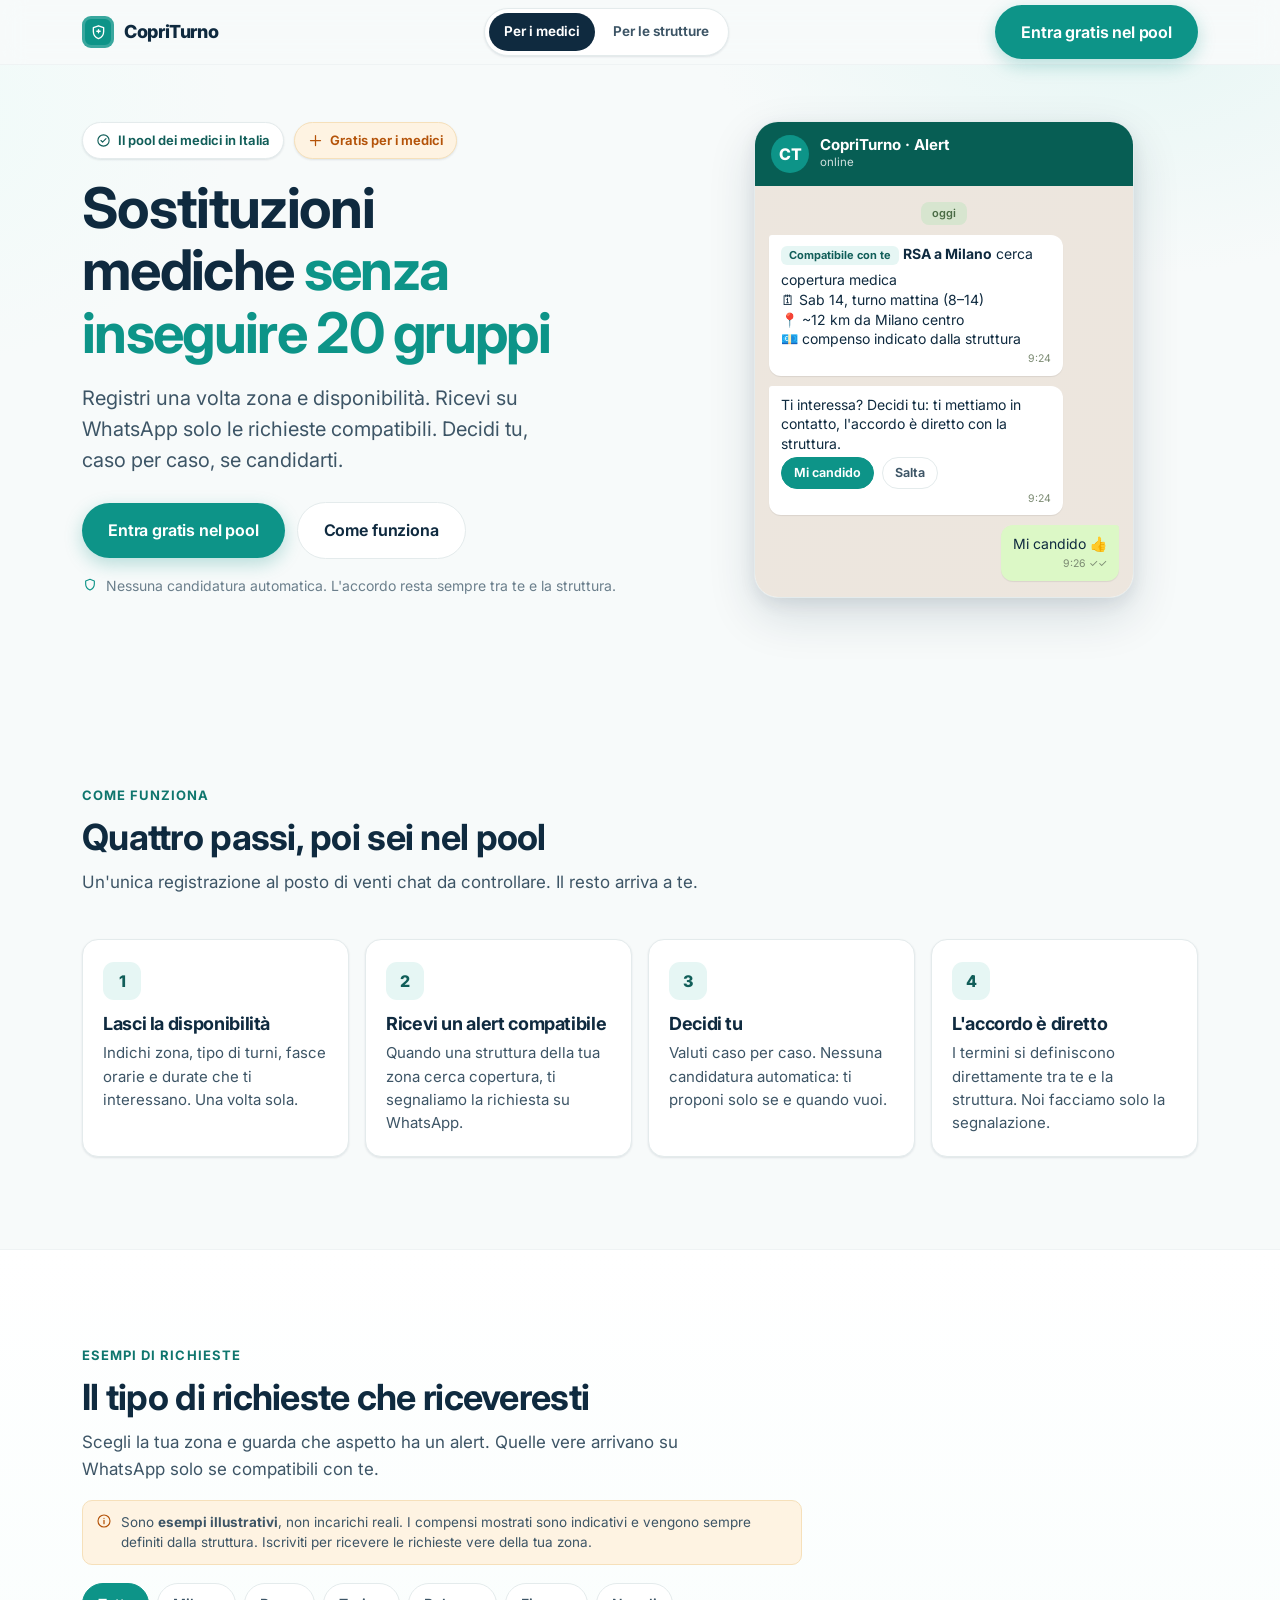
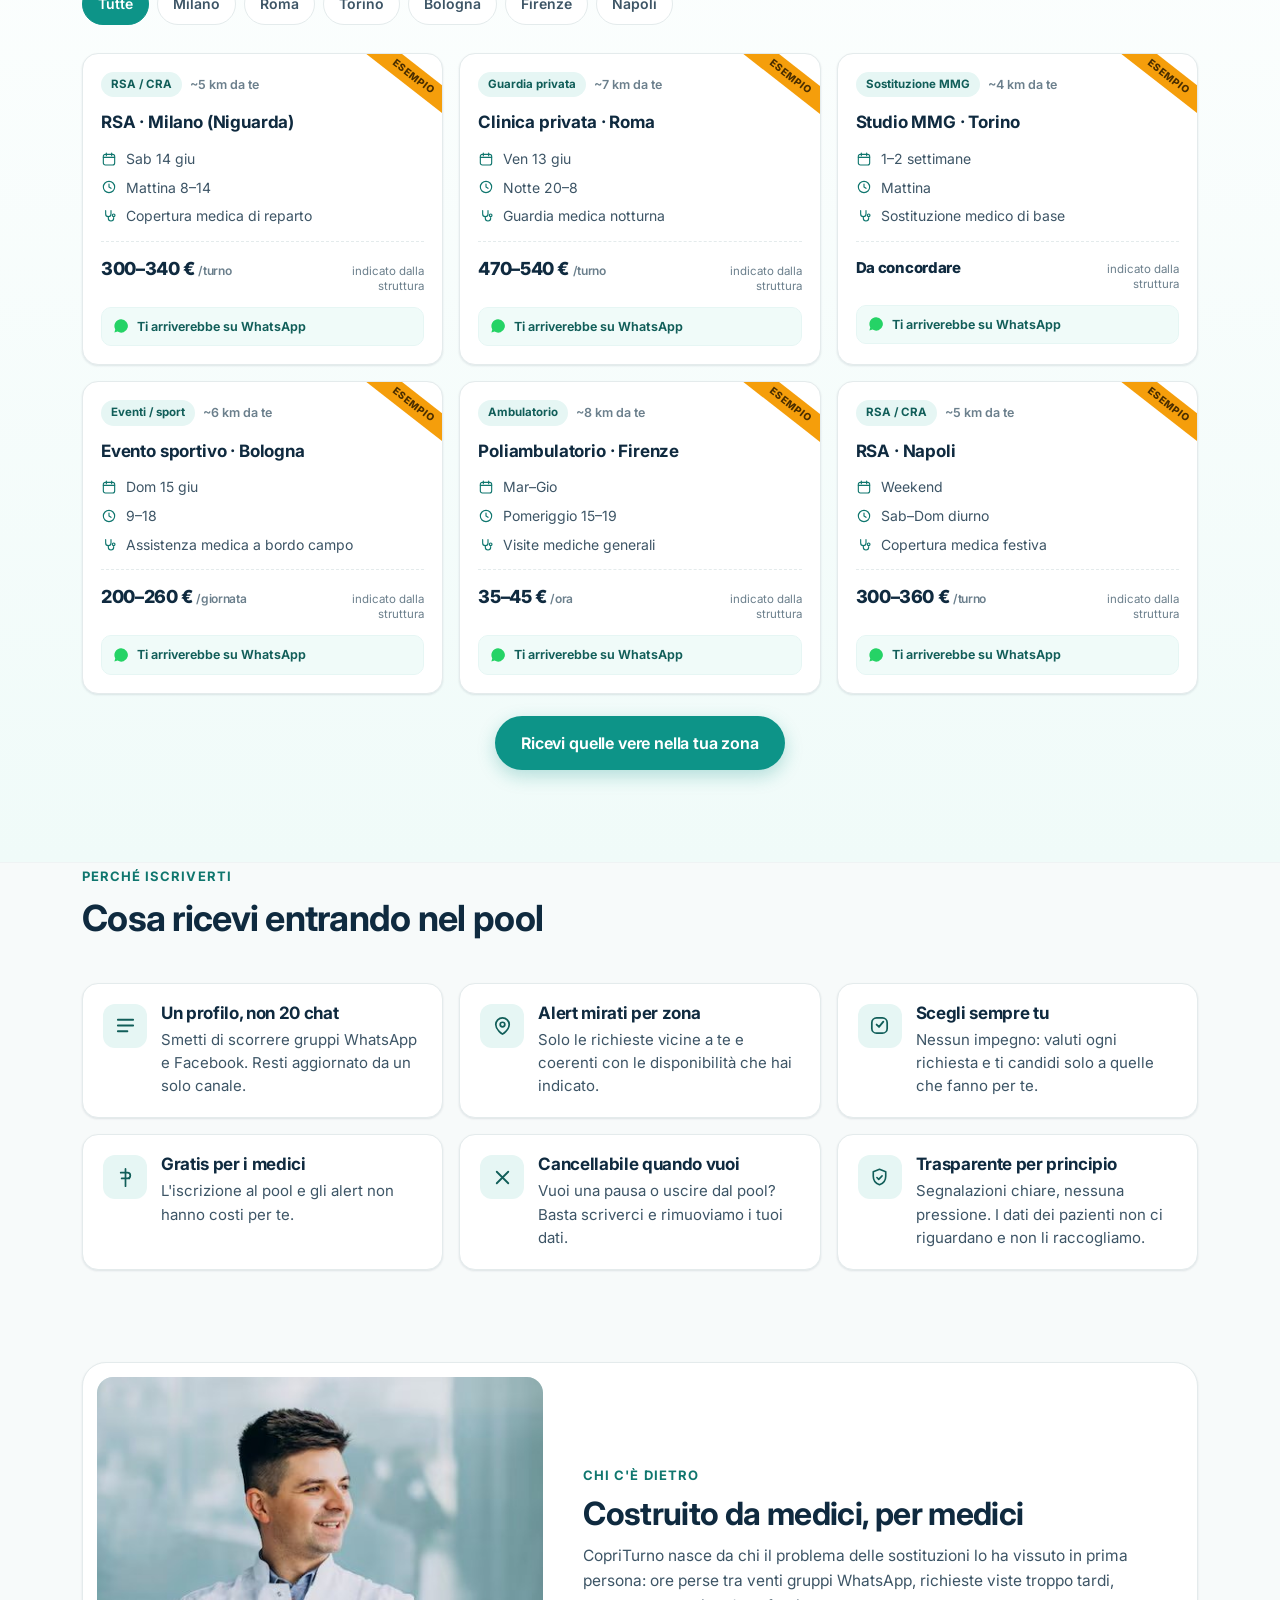
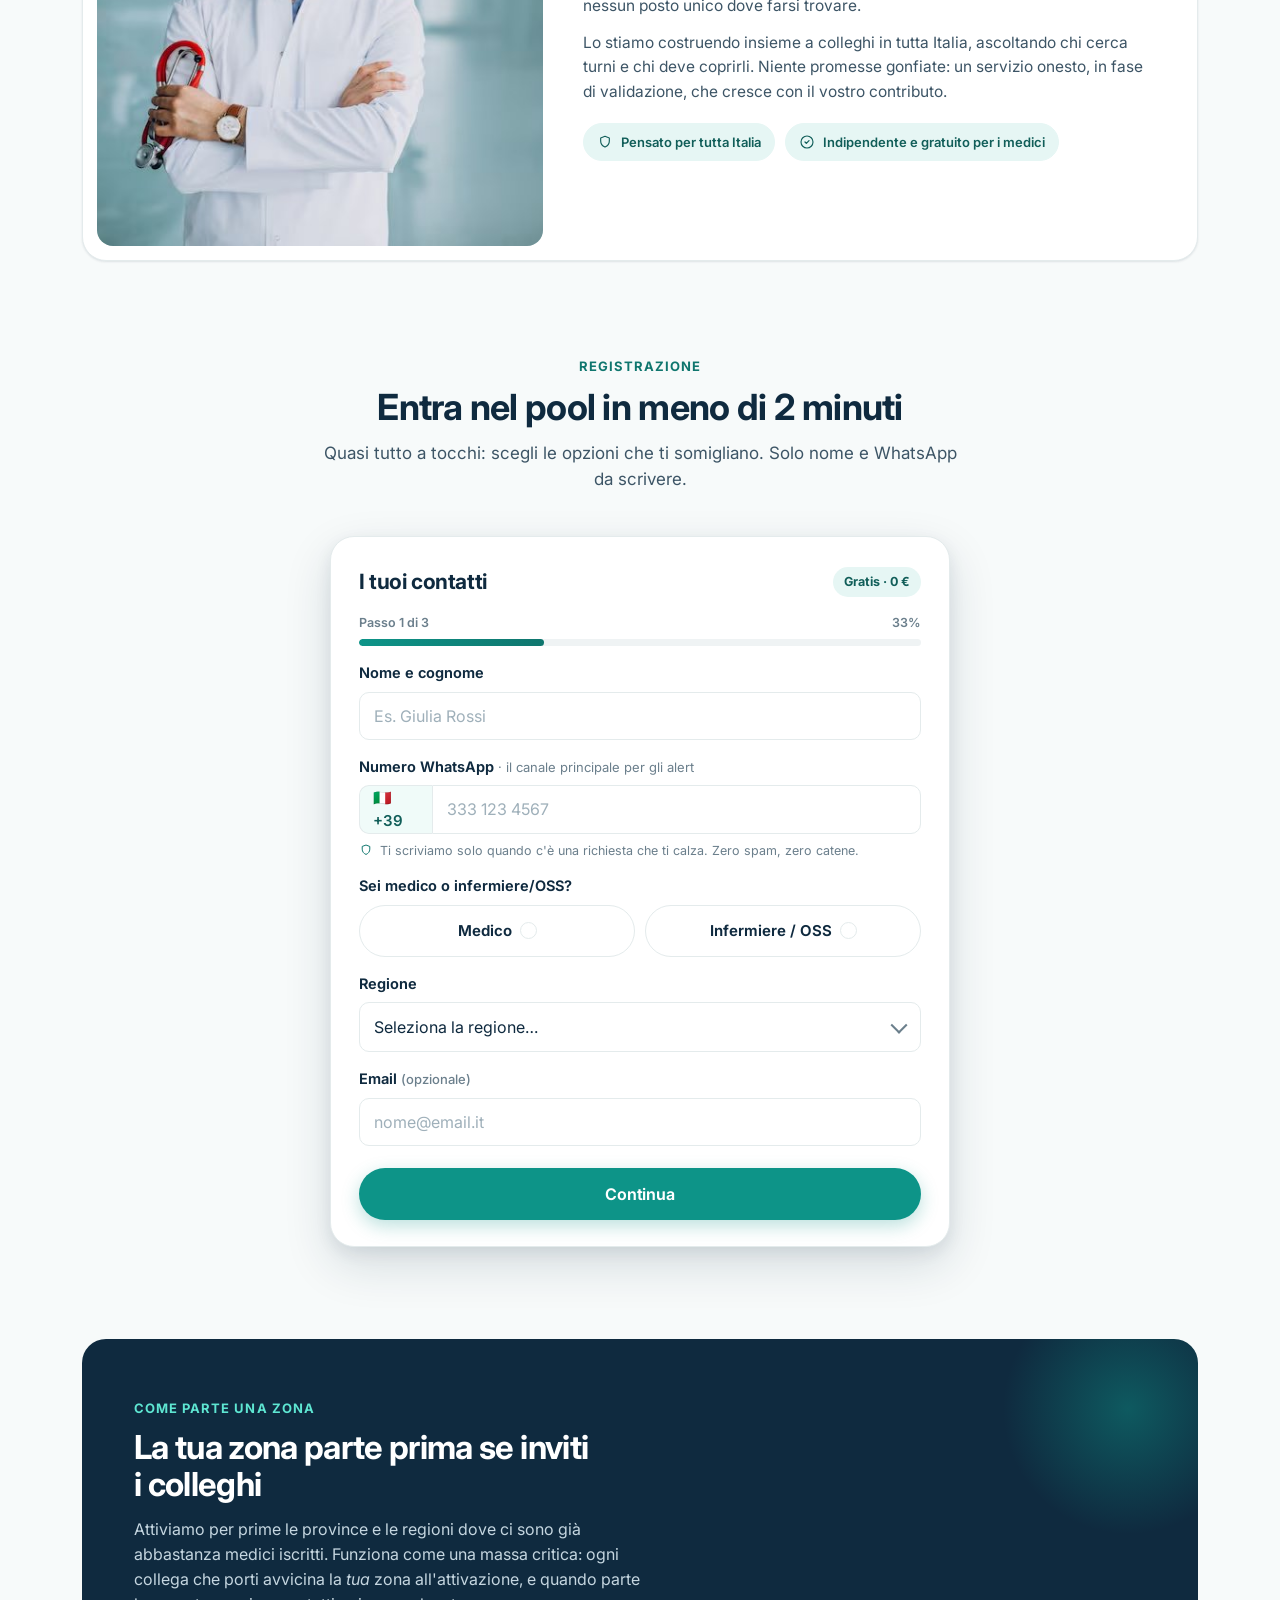
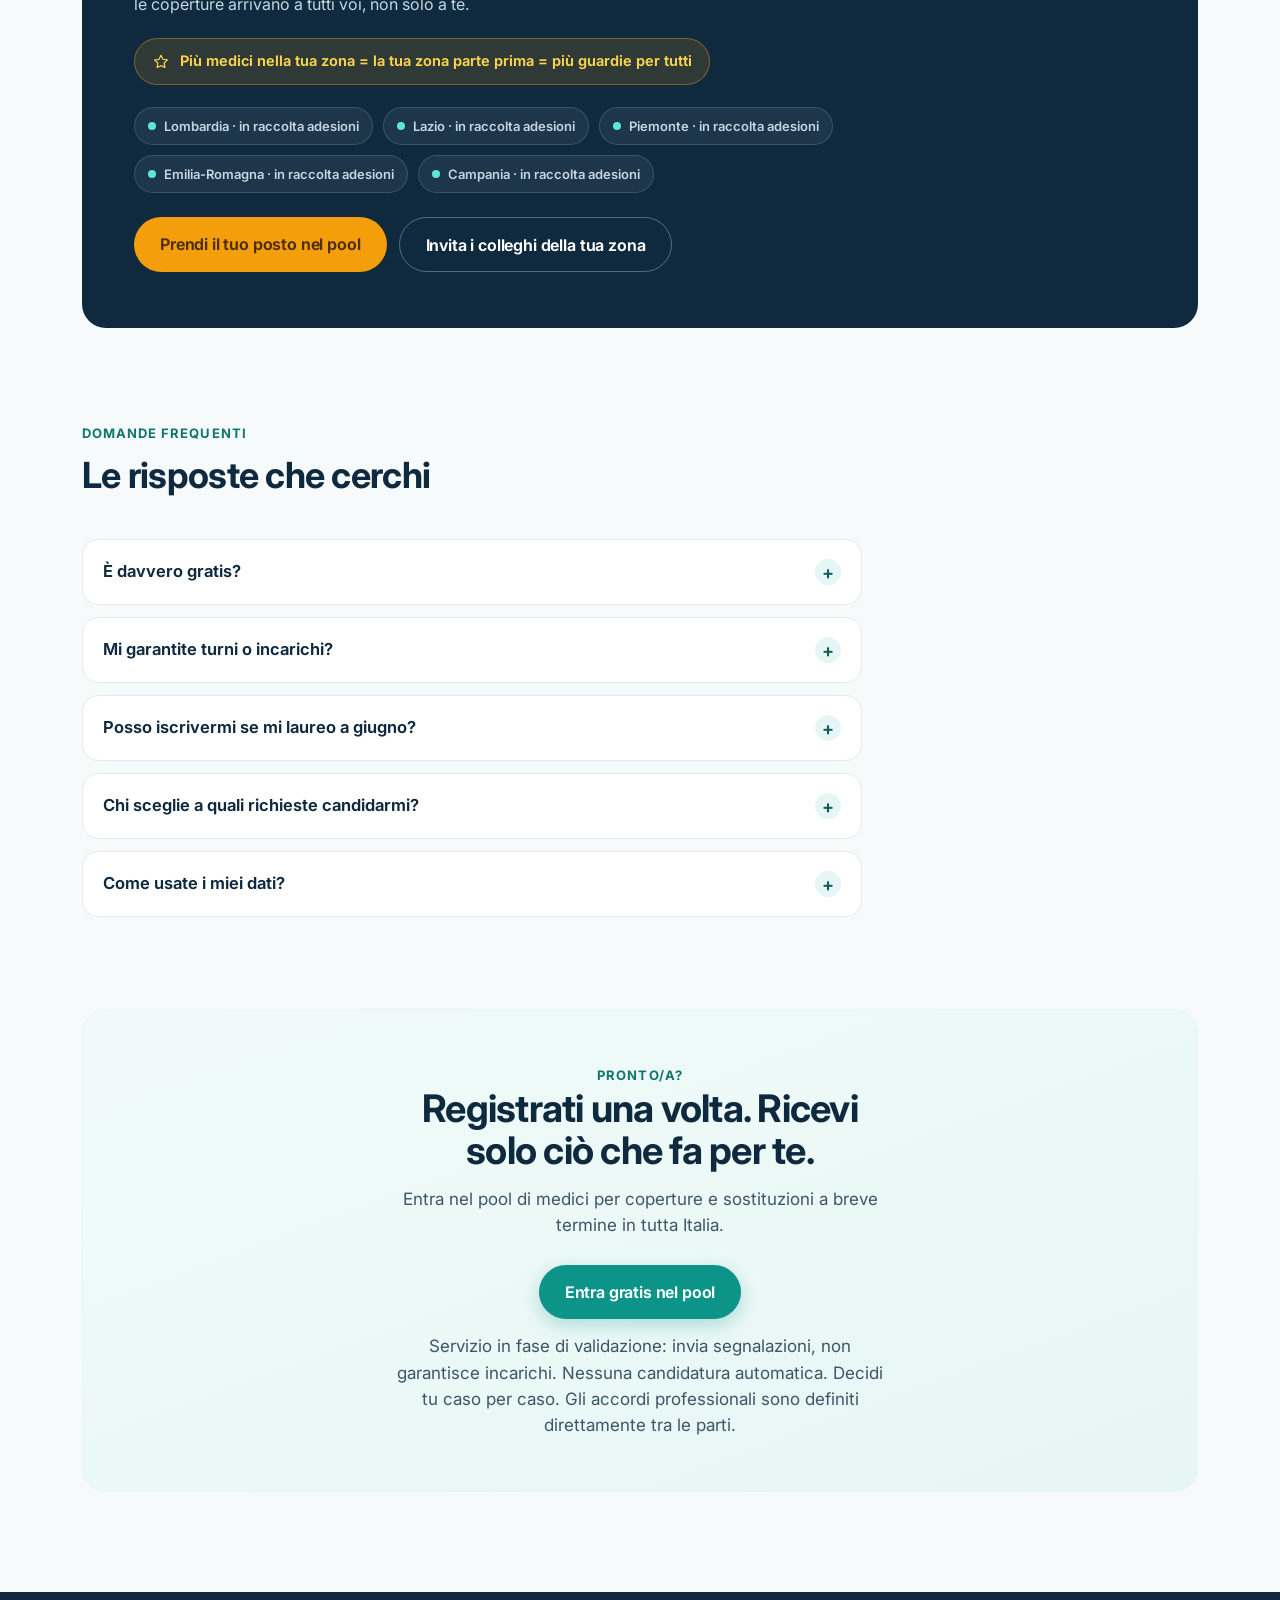
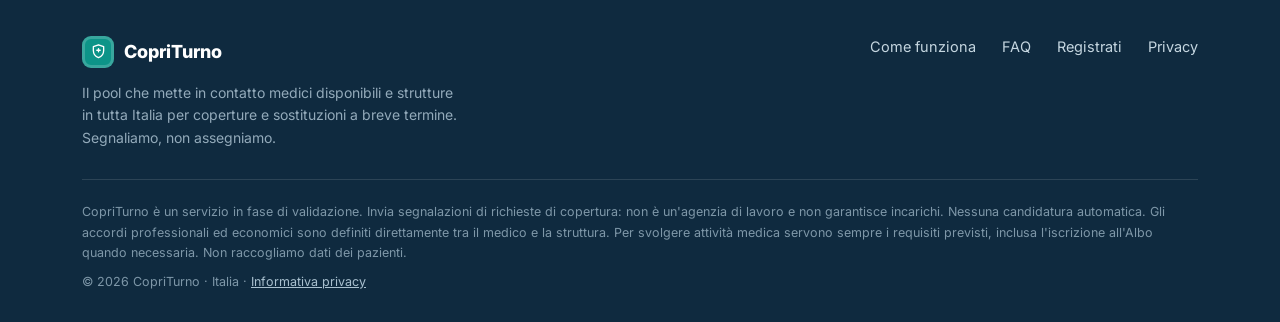
==== index.html @ b58410b6 "Add files via upload" ====
<!DOCTYPE html>
<html lang="it">
<head>
<meta charset="UTF-8" />
<meta name="viewport" content="width=device-width, initial-scale=1.0" />
<title>CopriTurno: sostituzioni e coperture mediche in tutta Italia</title>
<meta name="description" content="Registri una volta zona e disponibilità, ricevi su WhatsApp solo le richieste compatibili, decidi tu se candidarti. Gratis per i medici. Servizio in fase di validazione." />
<meta name="theme-color" content="#0D9488" />

<!-- Open Graph (WhatsApp / Telegram / Facebook) -->
<meta property="og:type" content="website" />
<meta property="og:site_name" content="CopriTurno" />
<meta property="og:locale" content="it_IT" />
<meta property="og:title" content="Sostituzioni mediche senza inseguire 20 gruppi" />
<meta property="og:description" content="Il pool dei medici in Italia per coperture e sostituzioni. Registri zona e disponibilità una volta, ricevi su WhatsApp solo le richieste compatibili. Gratis per i medici." />
<meta property="og:image" content="assets/og-preview.jpg" />
<meta property="og:image:width" content="1200" />
<meta property="og:image:height" content="630" />
<meta property="og:image:alt" content="CopriTurno, sostituzioni mediche in tutta Italia" />

<!-- Twitter / X -->
<meta name="twitter:card" content="summary_large_image" />
<meta name="twitter:title" content="Sostituzioni mediche senza inseguire 20 gruppi" />
<meta name="twitter:description" content="Il pool dei medici in Italia per coperture e sostituzioni. Gratis per i medici, su WhatsApp." />
<meta name="twitter:image" content="assets/og-preview.jpg" />

<link rel="icon" href="data:image/svg+xml,%3Csvg xmlns='http://www.w3.org/2000/svg' viewBox='0 0 32 32'%3E%3Crect width='32' height='32' rx='8' fill='%230D9488'/%3E%3Cpath d='M16 6l8 3v6c0 5.2-3.4 9.3-8 11-4.6-1.7-8-5.8-8-11V9l8-3z' fill='%23fff'/%3E%3Cpath d='M16 11v8M12 15h8' stroke='%230D9488' stroke-width='2.2' stroke-linecap='round'/%3E%3C/svg%3E" />

<link rel="preconnect" href="https://fonts.googleapis.com" />
<link rel="preconnect" href="https://fonts.gstatic.com" crossorigin />
<link href="https://fonts.googleapis.com/css2?family=Inter:wght@400;500;600;700;800&display=swap" rel="stylesheet" />
<link rel="stylesheet" href="styles.css" />
</head>
<body data-hero="whatsapp" data-density="regular">

<!-- ============ HEADER ============ -->
<header class="site-header">
  <div class="wrap">
    <a class="brand" href="#top" aria-label="CopriTurno home">
      <span class="brand-mark" aria-hidden="true">
        <svg viewBox="0 0 24 24" fill="none"><path d="M12 3.5l6.5 2.4v4.7c0 4.2-2.7 7.6-6.5 9-3.8-1.4-6.5-4.8-6.5-9V5.9L12 3.5z" stroke="currentColor" stroke-width="1.7" stroke-linejoin="round"/><path d="M12 8.3v4.1M9.9 10.4h4.2" stroke="currentColor" stroke-width="1.7" stroke-linecap="round"/></svg>
      </span>
      <span class="brand-name">CopriTurno</span>
    </a>
    <nav class="aud-toggle" aria-label="Scegli il tuo profilo">
      <a class="active" href="index.html" aria-current="page">Per i medici</a>
      <a href="strutture.html">Per le strutture</a>
    </nav>
    <a class="btn btn-primary header-cta" href="#registrati">Entra gratis nel pool</a>
  </div>
</header>

<main id="top">
  <!-- ============ HERO ============ -->
  <section class="hero">
    <div class="wrap">
      <div class="hero-grid">
        <div class="hero-copy">
          <div class="badges">
            <span class="badge"><svg viewBox="0 0 24 24" fill="none"><circle cx="12" cy="12" r="9" stroke="currentColor" stroke-width="1.8"/><path d="M8 12l2.5 2.5L16 9" stroke="currentColor" stroke-width="1.8" stroke-linecap="round" stroke-linejoin="round"/></svg>Il pool dei medici in Italia</span>
            <span class="badge amber"><svg viewBox="0 0 24 24" fill="none"><path d="M12 4v16M4 12h16" stroke="currentColor" stroke-width="2" stroke-linecap="round"/></svg>Gratis per i medici</span>
          </div>
          <h1 id="hero-headline">Sostituzioni mediche <span class="hl">senza inseguire 20 gruppi</span></h1>
          <p class="hero-sub">Registri una volta zona e disponibilità. Ricevi su WhatsApp solo le richieste compatibili. Decidi tu, caso per caso, se candidarti.</p>
          <div class="hero-cta-row">
            <a class="btn btn-primary" href="#registrati">Entra gratis nel pool</a>
            <a class="btn btn-ghost" href="#come-funziona">Come funziona</a>
          </div>
          <p class="hero-reassure">
            <svg viewBox="0 0 24 24" fill="none"><path d="M12 3.5l6.5 2.4v4.7c0 4.2-2.7 7.6-6.5 9-3.8-1.4-6.5-4.8-6.5-9V5.9L12 3.5z" stroke="currentColor" stroke-width="1.7" stroke-linejoin="round"/></svg>
            Nessuna candidatura automatica. L'accordo resta sempre tra te e la struttura.
          </p>
        </div>

        <div class="hero-media">
          <!-- WhatsApp alert mock -->
          <div class="wa" role="img" aria-label="Esempio di richiesta ricevuta su WhatsApp">
            <div class="wa-top">
              <span class="wa-avatar">CT</span>
              <div>
                <div class="wa-name">CopriTurno · Alert</div>
                <div class="wa-status">online</div>
              </div>
            </div>
            <div class="wa-body">
              <span class="wa-day">oggi</span>
              <div class="bubble in">
                <span class="tag">Compatibile con te</span>
                <b>RSA a Milano</b> cerca copertura medica<br/>
                🗓 Sab 14, turno mattina (8–14)<br/>
                📍 ~12 km da Milano centro<br/>
                💶 compenso indicato dalla struttura
                <span class="meta">9:24</span>
              </div>
              <div class="bubble in">
                Ti interessa? Decidi tu: ti mettiamo in contatto, l'accordo è diretto con la struttura.
                <div class="wa-actions">
                  <span class="wa-pill yes">Mi candido</span>
                  <span class="wa-pill no">Salta</span>
                </div>
                <span class="meta">9:24</span>
              </div>
              <div class="bubble out">Mi candido 👍<span class="meta">9:26 ✓✓</span></div>
            </div>
          </div>

          <!-- Abstract composition (alt hero, via tweak) -->
          <div class="compo" aria-hidden="true">
            <svg viewBox="0 0 420 420" width="100%" height="100%" fill="none">
              <defs>
                <linearGradient id="g1" x1="0" y1="0" x2="1" y2="1">
                  <stop offset="0" stop-color="#0D9488"/><stop offset="1" stop-color="#0F766E"/>
                </linearGradient>
              </defs>
              <rect x="40" y="40" width="340" height="340" rx="44" fill="url(#g1)"/>
              <rect x="40" y="40" width="340" height="340" rx="44" fill="#0F2A3F" opacity="0.06"/>
              <circle cx="312" cy="108" r="60" fill="#F59E0B" opacity="0.9"/>
              <rect x="78" y="150" width="190" height="22" rx="11" fill="#fff" opacity="0.95"/>
              <rect x="78" y="186" width="130" height="16" rx="8" fill="#fff" opacity="0.6"/>
              <rect x="78" y="244" width="264" height="96" rx="20" fill="#fff"/>
              <circle cx="116" cy="292" r="22" fill="#E6F6F4"/>
              <path d="M108 292l6 6 12-12" stroke="#0D9488" stroke-width="3" stroke-linecap="round" stroke-linejoin="round"/>
              <rect x="150" y="276" width="150" height="13" rx="6.5" fill="#0F2A3F" opacity="0.85"/>
              <rect x="150" y="300" width="96" height="11" rx="5.5" fill="#0F2A3F" opacity="0.4"/>
            </svg>
          </div>
        </div>
      </div>
    </div>
  </section>

  <!-- ============ COME FUNZIONA ============ -->
  <section class="section" id="come-funziona">
    <div class="wrap">
      <div class="section-head">
        <span class="eyebrow">Come funziona</span>
        <h2>Quattro passi, poi sei nel pool</h2>
        <p>Un'unica registrazione al posto di venti chat da controllare. Il resto arriva a te.</p>
      </div>
      <div class="steps">
        <div class="step">
          <div class="step-num">1</div>
          <h3>Lasci la disponibilità</h3>
          <p>Indichi zona, tipo di turni, fasce orarie e durate che ti interessano. Una volta sola.</p>
        </div>
        <div class="step">
          <div class="step-num">2</div>
          <h3>Ricevi un alert compatibile</h3>
          <p>Quando una struttura della tua zona cerca copertura, ti segnaliamo la richiesta su WhatsApp.</p>
        </div>
        <div class="step">
          <div class="step-num">3</div>
          <h3>Decidi tu</h3>
          <p>Valuti caso per caso. Nessuna candidatura automatica: ti proponi solo se e quando vuoi.</p>
        </div>
        <div class="step">
          <div class="step-num">4</div>
          <h3>L'accordo è diretto</h3>
          <p>I termini si definiscono direttamente tra te e la struttura. Noi facciamo solo la segnalazione.</p>
        </div>
      </div>
    </div>
  </section>

  <!-- ============ FEED: ESEMPI DI RICHIESTE ============ -->
  <section class="feed section" id="esempi">
    <div class="wrap">
      <div class="section-head">
        <span class="eyebrow">Esempi di richieste</span>
        <h2>Il tipo di richieste che riceveresti</h2>
        <p>Scegli la tua zona e guarda che aspetto ha un alert. Quelle vere arrivano su WhatsApp solo se compatibili con te.</p>
      </div>

      <div class="feed-disclaimer">
        <svg viewBox="0 0 24 24" fill="none"><circle cx="12" cy="12" r="9" stroke="currentColor" stroke-width="1.7"/><path d="M12 11v5M12 8h.01" stroke="currentColor" stroke-width="1.9" stroke-linecap="round"/></svg>
        <span>Sono <b>esempi illustrativi</b>, non incarichi reali. I compensi mostrati sono indicativi e vengono sempre definiti dalla struttura. Iscriviti per ricevere le richieste vere della tua zona.</span>
      </div>

      <div class="zona-bar" id="zona-bar" role="tablist" aria-label="Filtra per zona"></div>

      <div class="req-list" id="req-list"></div>

      <div class="feed-cta">
        <a class="btn btn-primary" href="#registrati">Ricevi quelle vere nella tua zona</a>
      </div>
    </div>
  </section>

  <!-- ============ PERCHÉ ISCRIVERTI ============ -->
  <section class="section" id="perche" style="padding-top:0;">
    <div class="wrap">
      <div class="section-head">
        <span class="eyebrow">Perché iscriverti</span>
        <h2>Cosa ricevi entrando nel pool</h2>
      </div>
      <div class="benefits">
        <div class="benefit">
          <span class="ic"><svg viewBox="0 0 24 24" fill="none"><path d="M4 6h16M4 12h16M4 18h10" stroke="currentColor" stroke-width="1.9" stroke-linecap="round"/></svg></span>
          <div><h3>Un profilo, non 20 chat</h3><p>Smetti di scorrere gruppi WhatsApp e Facebook. Resti aggiornato da un solo canale.</p></div>
        </div>
        <div class="benefit">
          <span class="ic"><svg viewBox="0 0 24 24" fill="none"><path d="M12 21s-7-4.4-7-10a7 7 0 1114 0c0 5.6-7 10-7 10z" stroke="currentColor" stroke-width="1.8" stroke-linejoin="round"/><circle cx="12" cy="11" r="2.4" stroke="currentColor" stroke-width="1.8"/></svg></span>
          <div><h3>Alert mirati per zona</h3><p>Solo le richieste vicine a te e coerenti con le disponibilità che hai indicato.</p></div>
        </div>
        <div class="benefit">
          <span class="ic"><svg viewBox="0 0 24 24" fill="none"><path d="M9 11l2.5 2.5L16 8" stroke="currentColor" stroke-width="1.9" stroke-linecap="round" stroke-linejoin="round"/><rect x="4" y="4" width="16" height="16" rx="5" stroke="currentColor" stroke-width="1.8"/></svg></span>
          <div><h3>Scegli sempre tu</h3><p>Nessun impegno: valuti ogni richiesta e ti candidi solo a quelle che fanno per te.</p></div>
        </div>
        <div class="benefit">
          <span class="ic"><svg viewBox="0 0 24 24" fill="none"><path d="M12 3v18M7 7h7a3 3 0 010 6H8m8 0H9" stroke="currentColor" stroke-width="1.8" stroke-linecap="round" stroke-linejoin="round"/></svg></span>
          <div><h3>Gratis per i medici</h3><p>L'iscrizione al pool e gli alert non hanno costi per te.</p></div>
        </div>
        <div class="benefit">
          <span class="ic"><svg viewBox="0 0 24 24" fill="none"><path d="M6 6l12 12M18 6L6 18" stroke="currentColor" stroke-width="1.9" stroke-linecap="round"/></svg></span>
          <div><h3>Cancellabile quando vuoi</h3><p>Vuoi una pausa o uscire dal pool? Basta scriverci e rimuoviamo i tuoi dati.</p></div>
        </div>
        <div class="benefit">
          <span class="ic"><svg viewBox="0 0 24 24" fill="none"><path d="M12 3.5l6.5 2.4v4.7c0 4.2-2.7 7.6-6.5 9-3.8-1.4-6.5-4.8-6.5-9V5.9L12 3.5z" stroke="currentColor" stroke-width="1.7" stroke-linejoin="round"/><path d="M9.3 12l1.9 1.9 3.5-3.6" stroke="currentColor" stroke-width="1.7" stroke-linecap="round" stroke-linejoin="round"/></svg></span>
          <div><h3>Trasparente per principio</h3><p>Segnalazioni chiare, nessuna pressione. I dati dei pazienti non ci riguardano e non li raccogliamo.</p></div>
        </div>
      </div>
    </div>
  </section>

  <!-- ============ TRUST / FONDATORE ============ -->
  <section class="section" id="fiducia" style="padding-top:0;">
    <div class="wrap">
      <div class="trust">
        <figure class="trust-photo">
          <img src="assets/founder.jpg" alt="Chi costruisce CopriTurno" loading="lazy" width="900" height="1040" />
        </figure>
        <div class="trust-copy">
          <span class="eyebrow">Chi c'è dietro</span>
          <h2>Costruito da medici, per medici</h2>
          <p>CopriTurno nasce da chi il problema delle sostituzioni lo ha vissuto in prima persona: ore perse tra venti gruppi WhatsApp, richieste viste troppo tardi, nessun posto unico dove farsi trovare.</p>
          <p>Lo stiamo costruendo insieme a colleghi in tutta Italia, ascoltando chi cerca turni e chi deve coprirli. Niente promesse gonfiate: un servizio onesto, in fase di validazione, che cresce con il vostro contributo.</p>
          <div class="trust-tags">
            <span class="trust-tag"><svg viewBox="0 0 24 24" fill="none"><path d="M12 3.5l6.5 2.4v4.7c0 4.2-2.7 7.6-6.5 9-3.8-1.4-6.5-4.8-6.5-9V5.9L12 3.5z" stroke="currentColor" stroke-width="1.7" stroke-linejoin="round"/></svg>Pensato per tutta Italia</span>
            <span class="trust-tag"><svg viewBox="0 0 24 24" fill="none"><path d="M9 12l2 2 4-4" stroke="currentColor" stroke-width="1.9" stroke-linecap="round" stroke-linejoin="round"/><circle cx="12" cy="12" r="9" stroke="currentColor" stroke-width="1.7"/></svg>Indipendente e gratuito per i medici</span>
          </div>
        </div>
      </div>
    </div>
  </section>

  <!-- ============ FORM ============ -->
  <section class="section" id="registrati" style="padding-top:0;">
    <div class="wrap">
      <div class="section-head" style="text-align:center;margin-inline:auto;">
        <span class="eyebrow">Registrazione</span>
        <h2>Entra nel pool in meno di 2 minuti</h2>
        <p style="margin-inline:auto;">Quasi tutto a tocchi: scegli le opzioni che ti somigliano. Solo nome e WhatsApp da scrivere.</p>
      </div>

      <div style="max-width:620px;margin-inline:auto;">
        <div class="form-card" id="form-card">
          <!-- FORM (steps injected/handled by app.js) -->
          <form id="signup-form" novalidate>
            <div class="form-eyebrow">
              <h3 id="form-step-title">I tuoi contatti</h3>
              <span class="form-free">Gratis · 0 €</span>
            </div>

            <div class="progress">
              <div class="progress-meta"><span id="progress-label">Passo 1 di 3</span><span id="progress-pct">33%</span></div>
              <div class="progress-track"><div class="progress-bar" id="progress-bar" style="width:33%"></div></div>
            </div>

            <!-- STEP 1 - Contatto (salvataggio immediato) -->
            <div class="step-panel active" data-step="1">
              <div class="field" data-required>
                <label for="f-nome">Nome e cognome</label>
                <input class="input" type="text" id="f-nome" name="nome" placeholder="Es. Giulia Rossi" autocomplete="name" />
                <div class="field-err">Inserisci il tuo nome e cognome.</div>
              </div>
              <div class="field" data-required data-type="phone">
                <label for="f-wa">Numero WhatsApp <span class="hint">· il canale principale per gli alert</span></label>
                <div class="input-group">
                  <span class="input-prefix">🇮🇹 +39</span>
                  <input class="input" type="tel" id="f-wa" name="whatsapp" placeholder="333 123 4567" inputmode="tel" autocomplete="tel" />
                </div>
                <p class="field-micro"><svg viewBox="0 0 24 24" fill="none"><path d="M12 3.5l6.5 2.4v4.7c0 4.2-2.7 7.6-6.5 9-3.8-1.4-6.5-4.8-6.5-9V5.9L12 3.5z" stroke="currentColor" stroke-width="1.7" stroke-linejoin="round"/></svg>Ti scriviamo solo quando c'è una richiesta che ti calza. Zero spam, zero catene.</p>
                <div class="field-err">Inserisci un numero di telefono valido.</div>
              </div>
              <div class="field" data-required data-chips="single" data-name="tipo">
                <label>Sei medico o infermiere/OSS?</label>
                <div class="chips single duo" data-group="tipo"></div>
                <div class="field-err">Seleziona la tua categoria.</div>
              </div>
              <div class="field" data-required>
                <label for="f-regione">Regione</label>
                <div class="select-wrap"><select class="input input-select" id="f-regione"></select></div>
                <div class="field-err">Seleziona la tua regione.</div>
              </div>
              <div class="field" data-required data-chips="single" data-name="provincia" id="prov-wrap" style="display:none;">
                <label>Provincia base <span class="hint">· dove sei di solito</span></label>
                <div class="chips single" data-group="provincia"></div>
                <div class="field-err">Seleziona la tua provincia.</div>
              </div>
              <div class="field">
                <label for="f-email">Email <span class="opt">(opzionale)</span></label>
                <input class="input" type="email" id="f-email" name="email" placeholder="nome@email.it" autocomplete="email" />
                <div class="field-err">Controlla l'indirizzo email.</div>
              </div>
            </div>

            <!-- STEP 2 - Stato professionale (+ branca condizionale) + estensione zona -->
            <div class="step-panel" data-step="2">
              <div class="field" data-required data-chips="single" data-name="stato">
                <label>Stato professionale <span class="hint">· scegline uno</span></label>
                <div class="chips single" data-group="stato"></div>
                <div class="field-err">Seleziona il tuo stato professionale.</div>
              </div>
              <div class="field" id="branca-field" data-required style="display:none;">
                <label for="f-branca">Branca / specializzazione <span class="hint">· per gli alert giusti</span></label>
                <div class="select-wrap"><select class="input input-select" id="f-branca"></select></div>
                <div class="field-err">Seleziona la branca.</div>
              </div>
              <div class="field" data-required data-chips="single" data-name="zoneext">
                <label>Fin dove ti sposti? <span class="hint">· estensione della zona</span></label>
                <div class="chips single" data-group="zoneext"></div>
                <div class="field-err">Scegli l'estensione della zona.</div>
              </div>
            </div>

            <!-- STEP 3 - Opportunità, disponibilità, durate, P.IVA + consensi -->
            <div class="step-panel" data-step="3">
              <div class="field" data-required data-chips="multi" data-name="tipi">
                <label>Tipi di opportunità <span class="hint">· cosa valuti</span></label>
                <div class="chips" data-group="tipi"></div>
                <div class="field-err">Seleziona almeno un tipo di opportunità.</div>
              </div>
              <div class="field" data-required data-chips="multi" data-name="disponibilita">
                <label>Disponibilità</label>
                <div class="chips" data-group="disponibilita"></div>
                <div class="field-err">Indica almeno una disponibilità.</div>
              </div>
              <div class="field" data-chips="multi" data-name="durate">
                <label>Durate che valuti <span class="opt">(opzionale)</span></label>
                <div class="chips" data-group="durate"></div>
              </div>
              <div class="field" data-chips="single" data-name="piva">
                <label>Partita IVA</label>
                <div class="chips single" data-group="piva"></div>
              </div>

              <div class="form-note">
                <svg viewBox="0 0 24 24" fill="none"><circle cx="12" cy="12" r="9" stroke="currentColor" stroke-width="1.7"/><path d="M12 11v5M12 8h.01" stroke="currentColor" stroke-width="1.9" stroke-linecap="round"/></svg>
                <span>Per svolgere attività medica servono sempre i requisiti previsti, inclusa l'iscrizione all'Albo quando necessaria. CopriTurno è un servizio in fase di validazione: invia segnalazioni, non garantisce incarichi.</span>
              </div>

              <label class="consent" data-required-consent>
                <input type="checkbox" id="c-contact" />
                <span>Acconsento a essere contattato/a da CopriTurno via WhatsApp ed email per ricevere segnalazioni di copertura compatibili.</span>
              </label>
              <label class="consent" data-required-consent>
                <input type="checkbox" id="c-privacy" />
                <span>Ho letto e accetto l'<a href="#" id="open-privacy-2">informativa privacy (GDPR)</a> e il trattamento dei miei dati per le finalità indicate.</span>
              </label>
            </div>

            <!-- NAV -->
            <div class="form-nav">
              <button type="button" class="btn-back" id="btn-back" style="display:none;">← Indietro</button>
              <button type="button" class="btn btn-primary btn-block" id="btn-next">Continua</button>
            </div>
          </form>

          <!-- CONFIRMATION -->
          <div class="confirm" id="confirm">
            <div class="confirm-ic"><svg viewBox="0 0 24 24" fill="none"><circle cx="12" cy="12" r="10" stroke="currentColor" stroke-width="1.6" opacity=".4"/><path d="M7.5 12.4l3 3 6-6.4" stroke="currentColor" stroke-width="2" stroke-linecap="round" stroke-linejoin="round"/></svg></div>
            <h3>Ci sei, sei nel pool 🎉</h3>
            <p>Grazie <span id="confirm-name">collega</span>! Ti avviseremo su WhatsApp non appena attiviamo le strutture nella tua zona e arriva una richiesta compatibile. Nessuna candidatura parte senza il tuo ok.</p>
            <div class="confirm-recap" id="confirm-recap"></div>
            <p style="font-size:14px;color:var(--ink-3);">La tua zona parte prima se inviti i colleghi: più medici nella tua provincia = si attiva prima = più guardie e sostituzioni per tutti voi. Gira il messaggio qui sotto 👇</p>
          </div>
        </div>

        <!-- SHARE (shown after confirm) -->
        <div class="share-box" id="share-box" style="display:none;margin-top:16px;">
          <div style="display:flex;align-items:center;gap:10px;margin-bottom:12px;">
            <span class="ic" style="width:38px;height:38px;border-radius:10px;background:var(--teal-tint);color:var(--teal-700);display:grid;place-items:center;flex:none;">
              <svg viewBox="0 0 24 24" width="20" height="20" fill="none"><path d="M8 12h8M12 8v8" stroke="currentColor" stroke-width="1.9" stroke-linecap="round"/><circle cx="12" cy="12" r="9" stroke="currentColor" stroke-width="1.7"/></svg>
            </span>
            <div>
              <strong style="color:var(--navy);font-size:16px;">Sblocca la tua zona: invita i colleghi</strong>
              <div style="font-size:13.5px;color:var(--ink-3);">Attiviamo per prime le zone con più medici iscritti. Ogni collega che porti avvicina la tua zona alla partenza, e le coperture arrivano a tutti voi.</div>
            </div>
          </div>
          <div class="share-msg" id="share-msg"></div>
          <div class="share-actions">
            <a class="btn btn-wa" id="share-wa" target="_blank" rel="noopener">
              <svg viewBox="0 0 24 24" fill="currentColor"><path d="M12 2a10 10 0 00-8.6 15l-1.3 4.7 4.8-1.3A10 10 0 1012 2zm0 18.2a8.2 8.2 0 01-4.2-1.2l-.3-.2-2.9.8.8-2.8-.2-.3A8.2 8.2 0 1112 20.2zm4.5-6.1c-.2-.1-1.5-.7-1.7-.8-.2-.1-.4-.1-.6.1-.2.2-.6.8-.8 1-.1.2-.3.2-.5.1-.7-.3-1.4-.6-2-1.3-.5-.5-.8-1-1.1-1.5-.1-.2 0-.4.1-.5l.4-.4c.1-.2.2-.3.2-.5 0-.2 0-.3-.1-.4l-.8-1.8c-.2-.5-.4-.4-.6-.4h-.5c-.2 0-.4.1-.6.3-.7.6-1 1.5-1 2.5 0 1.5 1 2.9 1.2 3.1.1.2 2 3.1 4.9 4.3 2.4 1 2.9.8 3.4.8.5 0 1.5-.6 1.7-1.2.2-.6.2-1.1.1-1.2 0-.1-.2-.2-.4-.3z"/></svg>
              Invia su WhatsApp
            </a>
            <button class="btn btn-ghost" id="share-copy" type="button">Copia messaggio</button>
            <span class="copied-toast" id="copied-toast">Copiato ✓</span>
          </div>
        </div>
      </div>
    </div>
  </section>

  <!-- ============ DENSITÀ / FOMO ============ -->
  <section class="section" style="padding-top:0;">
    <div class="wrap">
      <div class="density">
        <div class="density-inner">
          <span class="eyebrow">Come parte una zona</span>
          <h2>La tua zona parte prima se inviti i colleghi</h2>
          <p>Attiviamo per prime le province e le regioni dove ci sono già abbastanza medici iscritti. Funziona come una massa critica: ogni collega che porti avvicina la <em>tua</em> zona all'attivazione, e quando parte le coperture arrivano a tutti voi, non solo a te.</p>
          <div class="priority">
            <svg viewBox="0 0 24 24" fill="none"><path d="M12 3l2.6 5.3 5.9.9-4.3 4.1 1 5.8L12 16.9 6.8 19.2l1-5.8-4.3-4.1 5.9-.9L12 3z" stroke="currentColor" stroke-width="1.6" stroke-linejoin="round"/></svg>
            Più medici nella tua zona = la tua zona parte prima = più guardie per tutti
          </div>
          <div class="proof-count" id="proof-count" style="display:none;"></div>
          <div class="proof-strip" id="proof-strip"></div>
          <div class="density-cta">
            <a class="btn btn-amber" href="#registrati">Prendi il tuo posto nel pool</a>
            <button type="button" class="btn btn-ghost" id="share-jump" style="background:transparent;border-color:rgba(255,255,255,.3);color:#fff;">Invita i colleghi della tua zona</button>
          </div>
        </div>
      </div>
    </div>
  </section>

  <!-- ============ FAQ ============ -->
  <section class="section" id="faq" style="padding-top:0;">
    <div class="wrap">
      <div class="section-head">
        <span class="eyebrow">Domande frequenti</span>
        <h2>Le risposte che cerchi</h2>
      </div>
      <div class="faq">
        <details class="faq-item">
          <summary>È davvero gratis?<span class="pm">+</span></summary>
          <div class="faq-body"><p>Sì. Per i medici l'iscrizione al pool e la ricezione degli alert sono gratuiti. Non ti chiediamo pagamenti né dati di pagamento.</p></div>
        </details>
        <details class="faq-item">
          <summary>Mi garantite turni o incarichi?<span class="pm">+</span></summary>
          <div class="faq-body"><p>No. CopriTurno è un servizio in fase di validazione che invia <b>segnalazioni</b> di richieste compatibili: non è un'agenzia che assegna lavoro e non garantisce incarichi.</p><p>Nessuna candidatura parte in automatico: decidi tu, caso per caso. Gli accordi professionali ed economici sono definiti direttamente tra te e la struttura.</p></div>
        </details>
        <details class="faq-item">
          <summary>Posso iscrivermi se mi laureo a giugno?<span class="pm">+</span></summary>
          <div class="faq-body"><p>Sì. Puoi entrare nel pool come laureando/a o neolaureato/a per farti trovare pronto/a. Ricorda però che per svolgere attività medica servono sempre i requisiti previsti, inclusa l'iscrizione all'Albo quando necessaria.</p></div>
        </details>
        <details class="faq-item">
          <summary>Chi sceglie a quali richieste candidarmi?<span class="pm">+</span></summary>
          <div class="faq-body"><p>Solo tu. Noi ti segnaliamo le richieste coerenti con zona e disponibilità che hai indicato; sei tu a decidere se proporti. Poi ti mettiamo in contatto con la struttura e l'accordo prosegue direttamente tra le parti.</p></div>
        </details>
        <details class="faq-item">
          <summary>Come usate i miei dati?<span class="pm">+</span></summary>
          <div class="faq-body"><p>Usiamo i tuoi dati solo per inviarti segnalazioni compatibili e contattarti via WhatsApp ed email, secondo l'informativa privacy. Non raccogliamo dati dei pazienti. Puoi chiederci di aggiornarli o cancellarli quando vuoi.</p><p><a href="#" class="open-privacy" style="color:var(--teal-700);font-weight:600;">Leggi l'informativa privacy →</a></p></div>
        </details>
      </div>
    </div>
  </section>

  <!-- ============ FINAL CTA ============ -->
  <section class="section" style="padding-top:0;">
    <div class="wrap">
      <div class="final-cta">
        <span class="eyebrow">Pronto/a?</span>
        <h2>Registrati una volta. Ricevi solo ciò che fa per te.</h2>
        <p>Entra nel pool di medici per coperture e sostituzioni a breve termine in tutta Italia.</p>
        <a class="btn btn-primary" href="#registrati">Entra gratis nel pool</a>
        <p class="final-legal">Servizio in fase di validazione: invia segnalazioni, non garantisce incarichi. Nessuna candidatura automatica. Decidi tu caso per caso. Gli accordi professionali sono definiti direttamente tra le parti.</p>
      </div>
    </div>
  </section>
</main>

<!-- ============ FOOTER ============ -->
<footer class="site-footer">
  <div class="wrap">
    <div class="footer-top">
      <div>
        <div class="footer-brand">
          <span class="brand-mark" aria-hidden="true"><svg viewBox="0 0 24 24" fill="none"><path d="M12 3.5l6.5 2.4v4.7c0 4.2-2.7 7.6-6.5 9-3.8-1.4-6.5-4.8-6.5-9V5.9L12 3.5z" stroke="currentColor" stroke-width="1.7" stroke-linejoin="round"/><path d="M12 8.3v4.1M9.9 10.4h4.2" stroke="currentColor" stroke-width="1.7" stroke-linecap="round"/></svg></span>
          CopriTurno
        </div>
        <p class="footer-desc">Il pool che mette in contatto medici disponibili e strutture in tutta Italia per coperture e sostituzioni a breve termine. Segnaliamo, non assegniamo.</p>
      </div>
      <nav class="footer-links" aria-label="Link footer">
        <a href="#come-funziona">Come funziona</a>
        <a href="#faq">FAQ</a>
        <a href="#registrati">Registrati</a>
        <a href="#" class="open-privacy">Privacy</a>
      </nav>
    </div>
    <div class="footer-legal">
      <p>CopriTurno è un servizio in fase di validazione. Invia segnalazioni di richieste di copertura: non è un'agenzia di lavoro e non garantisce incarichi. Nessuna candidatura automatica. Gli accordi professionali ed economici sono definiti direttamente tra il medico e la struttura. Per svolgere attività medica servono sempre i requisiti previsti, inclusa l'iscrizione all'Albo quando necessaria. Non raccogliamo dati dei pazienti.</p>
      <p>© <span id="year">2026</span> CopriTurno · Italia · <a href="#" class="open-privacy" style="color:#A9C0CF;">Informativa privacy</a></p>
    </div>
  </div>
</footer>

<!-- ============ PRIVACY MODAL ============ -->
<div class="modal-overlay" id="privacy-modal" role="dialog" aria-modal="true" aria-labelledby="privacy-title">
  <div class="modal">
    <div class="modal-head">
      <h2 id="privacy-title">Informativa privacy</h2>
      <button class="modal-close" id="privacy-close" aria-label="Chiudi">×</button>
    </div>
    <p>Questa è una sintesi in linguaggio chiaro di come trattiamo i tuoi dati quando ti iscrivi al pool CopriTurno. CopriTurno è un servizio in fase di validazione.</p>

    <h3>Chi tratta i dati</h3>
    <p>Il titolare del trattamento è il team di CopriTurno. Per esercitare i tuoi diritti o avere informazioni puoi scriverci ai recapiti indicati al momento del contatto.</p>

    <h3>Quali dati raccogliamo</h3>
    <ul>
      <li>Dati che fornisci tu: nome e cognome, numero WhatsApp, città, email (opzionale), stato professionale, zone, tipi di opportunità, disponibilità e informazioni pratiche.</li>
      <li><b>Non</b> raccogliamo né trattiamo dati relativi ai pazienti.</li>
    </ul>

    <h3>Perché li usiamo</h3>
    <ul>
      <li>Inviarti segnalazioni di richieste di copertura compatibili con quanto hai indicato.</li>
      <li>Contattarti via WhatsApp ed email per queste finalità, sulla base del tuo consenso.</li>
      <li>Capire la copertura del servizio per zona durante la fase di validazione.</li>
    </ul>

    <h3>Con chi li condividiamo</h3>
    <p>Quando decidi di candidarti a una richiesta, condividiamo con la struttura interessata solo i dati necessari a metterti in contatto. Da quel momento l'accordo prosegue direttamente tra te e la struttura. Non vendiamo i tuoi dati a terzi.</p>

    <h3>Per quanto tempo</h3>
    <p>Conserviamo i dati finché resti nel pool. Puoi chiederci in qualsiasi momento di aggiornarli o cancellarli.</p>

    <h3>I tuoi diritti (GDPR)</h3>
    <p>Hai diritto di accedere ai tuoi dati, rettificarli, cancellarli, limitarne o opporti al trattamento e revocare il consenso in qualsiasi momento. Per farlo, basta scriverci.</p>

    <p class="modal-meta">Versione di sintesi a scopo dimostrativo per un servizio in fase di validazione. L'informativa completa e i recapiti del titolare verranno forniti prima dell'attivazione del servizio.</p>
  </div>
</div>

<!-- ============ STICKY MOBILE CTA ============ -->
<div class="sticky-cta" id="sticky-cta">
  <div class="sc-text">
    <strong>Entra gratis nel pool</strong>
    <span>Gratis · 0 € · cancellabile quando vuoi</span>
  </div>
  <a class="btn btn-primary" href="#registrati">Inizia</a>
</div>

<script src="scripts.js"></script>

<template id="__bundler_thumbnail" data-bg-color="#0D9488">
  <svg viewBox="0 0 100 100" xmlns="http://www.w3.org/2000/svg">
    <rect width="100" height="100" fill="#0D9488"/>
    <path d="M50 24l20 7.4v14.4c0 13-8.4 23.4-20 27.8-11.6-4.4-20-14.8-20-27.8V31.4L50 24z" fill="#fff" opacity="0.95"/>
    <path d="M50 39v18M41 48h18" stroke="#0D9488" stroke-width="5" stroke-linecap="round"/>
  </svg>
</template>

</body>
</html>
---- styles.css ----
/* ===========================================================
   CopriTurno — landing page styles
   Mobile-first. Brand: teal + navy, amber accent, Inter.
   Tokens are CSS custom properties so the Tweaks panel can
   reskin palette / font / density live without touching markup.
   =========================================================== */

:root {
  /* palette (overridable by tweaks) */
  --teal: #0D9488;
  --teal-600: #0F766E;
  --teal-700: #115E59;
  --teal-tint: #E6F6F4;
  --teal-tint-2: #F0FBF9;
  --navy: #0F2A3F;
  --navy-2: #163B57;
  --amber: #F59E0B;
  --amber-soft: #FEF3E2;

  /* neutrals */
  --bg: #F7FAFA;
  --surface: #FFFFFF;
  --ink: #0F2A3F;
  --ink-2: #3D5566;
  --ink-3: #6B7F8C;
  --line: #E4EBEC;
  --line-2: #EFF3F4;

  /* type */
  --font: "Inter", system-ui, -apple-system, "Segoe UI", sans-serif;

  /* shape + rhythm (density-overridable) */
  --radius-sm: 10px;
  --radius: 16px;
  --radius-lg: 24px;
  --radius-pill: 999px;
  --section-pad: 64px;
  --gap: 16px;

  --shadow-sm: 0 1px 2px rgba(15, 42, 63, .06), 0 1px 3px rgba(15, 42, 63, .05);
  --shadow: 0 4px 14px rgba(15, 42, 63, .07), 0 2px 6px rgba(15, 42, 63, .05);
  --shadow-lg: 0 18px 48px rgba(15, 42, 63, .14), 0 6px 16px rgba(15, 42, 63, .08);

  --maxw: 1180px;
}

/* density variants */
[data-density="compact"] { --section-pad: 48px; --gap: 12px; }
[data-density="comfy"]   { --section-pad: 88px; --gap: 20px; }

* { box-sizing: border-box; }

html { scroll-behavior: smooth; -webkit-text-size-adjust: 100%; }

body {
  margin: 0;
  font-family: var(--font);
  color: var(--ink);
  background: var(--bg);
  line-height: 1.55;
  font-size: 16px;
  -webkit-font-smoothing: antialiased;
  text-rendering: optimizeLegibility;
}

h1, h2, h3, h4 { margin: 0; line-height: 1.12; letter-spacing: -0.02em; font-weight: 700; }
p { margin: 0; }
a { color: inherit; }
img, svg { display: block; max-width: 100%; }
button { font-family: inherit; cursor: pointer; }

.wrap { width: 100%; max-width: var(--maxw); margin: 0 auto; padding-inline: 20px; }

.eyebrow {
  font-size: 13px; font-weight: 700; letter-spacing: .08em; text-transform: uppercase;
  color: var(--teal-600);
}

/* ---------- buttons ---------- */
.btn {
  display: inline-flex; align-items: center; justify-content: center; gap: 10px;
  border: 0; border-radius: var(--radius-pill);
  font-weight: 650; font-size: 16px; letter-spacing: -0.01em;
  padding: 15px 26px; min-height: 52px;
  text-decoration: none; transition: transform .12s ease, box-shadow .2s ease, background .2s ease;
  white-space: nowrap;
}
.btn:active { transform: translateY(1px); }
.btn-primary { background: var(--teal); color: #fff; box-shadow: 0 6px 18px rgba(13,148,136,.28); }
.btn-primary:hover { background: var(--teal-600); box-shadow: 0 8px 22px rgba(13,148,136,.34); }
.btn-ghost { background: var(--surface); color: var(--navy); border: 1.5px solid var(--line); }
.btn-ghost:hover { border-color: var(--teal); color: var(--teal-600); }
.btn-block { width: 100%; }

/* ---------- header ---------- */
.site-header {
  position: sticky; top: 0; z-index: 40;
  background: rgba(247,250,250,.82);
  backdrop-filter: saturate(160%) blur(12px);
  border-bottom: 1px solid var(--line-2);
}
.site-header .wrap { display: flex; align-items: center; justify-content: space-between; height: 64px; }
.brand { display: flex; align-items: center; gap: 10px; font-weight: 800; font-size: 18px; letter-spacing: -0.02em; color: var(--navy); text-decoration: none; }
.brand-mark {
  width: 32px; height: 32px; border-radius: 9px; flex: none;
  background: var(--teal); display: grid; place-items: center; color: #fff;
  box-shadow: inset 0 0 0 3px rgba(255,255,255,.18);
}
.brand-mark svg { width: 19px; height: 19px; }
.header-cta { display: none; }

/* ---------- hero ---------- */
.hero { padding-top: 34px; padding-bottom: var(--section-pad); position: relative; overflow: hidden; }
.hero::before {
  content: ""; position: absolute; inset: 0; z-index: -1;
  background:
    radial-gradient(680px 420px at 88% -8%, var(--teal-tint) 0%, transparent 62%),
    radial-gradient(520px 420px at -6% 8%, var(--teal-tint-2) 0%, transparent 60%);
}
.hero-grid { display: grid; gap: 34px; align-items: start; }

.badges { display: flex; flex-wrap: wrap; gap: 10px; margin-bottom: 18px; }
.badge {
  display: inline-flex; align-items: center; gap: 7px;
  font-size: 13px; font-weight: 650; color: var(--teal-700);
  background: var(--surface); border: 1px solid var(--line);
  padding: 7px 13px; border-radius: var(--radius-pill); box-shadow: var(--shadow-sm);
}
.badge.amber { color: #B45309; background: var(--amber-soft); border-color: #F6E0BA; }
.badge svg { width: 15px; height: 15px; }

.hero h1 {
  font-size: clamp(30px, 8.4vw, 52px);
  letter-spacing: -0.03em; color: var(--navy);
  text-wrap: balance;
}
.hero h1 .hl { color: var(--teal); }
.hero-sub { margin-top: 18px; font-size: clamp(16px, 4.4vw, 19px); color: var(--ink-2); max-width: 36ch; text-wrap: pretty; }
.hero-cta-row { margin-top: 26px; display: flex; flex-wrap: wrap; gap: 12px; align-items: center; }
.hero-reassure { margin-top: 16px; display: flex; align-items: center; gap: 8px; font-size: 14px; color: var(--ink-3); }
.hero-reassure svg { width: 16px; height: 16px; color: var(--teal); flex: none; }

/* hero media (abstract composition / whatsapp) */
.hero-media { position: relative; }

/* WhatsApp mock */
.wa {
  background: #fff; border-radius: var(--radius-lg); box-shadow: var(--shadow-lg);
  overflow: hidden; border: 1px solid var(--line); max-width: 380px; margin-inline: auto;
}
.wa-top { background: #075E54; color: #fff; padding: 13px 16px; display: flex; align-items: center; gap: 11px; }
.wa-avatar { width: 38px; height: 38px; border-radius: 50%; background: var(--teal); display: grid; place-items: center; color: #fff; font-weight: 800; flex: none; }
.wa-name { font-weight: 700; font-size: 15px; line-height: 1.2; }
.wa-status { font-size: 11.5px; opacity: .8; }
.wa-body { background: #ECE5DD; padding: 16px 14px; display: flex; flex-direction: column; gap: 10px; min-height: 320px; background-image: linear-gradient(rgba(255,255,255,.04), rgba(255,255,255,.04)); }
.wa-day { align-self: center; background: #D7E5CF; color: #4A6B45; font-size: 11px; font-weight: 600; padding: 3px 11px; border-radius: 8px; }
.bubble { max-width: 84%; padding: 9px 12px; border-radius: 12px; font-size: 14px; line-height: 1.4; box-shadow: 0 1px 1px rgba(0,0,0,.08); position: relative; }
.bubble.in { align-self: flex-start; background: #fff; border-top-left-radius: 3px; }
.bubble.out { align-self: flex-end; background: #DCF8C6; border-top-right-radius: 3px; }
.bubble .meta { display: block; text-align: right; font-size: 10.5px; color: #7b8a72; margin-top: 3px; }
.bubble .tag { display: inline-block; font-size: 11px; font-weight: 700; color: var(--teal-700); background: var(--teal-tint); padding: 2px 8px; border-radius: 6px; margin-bottom: 5px; }
.bubble b { color: var(--navy); }
.wa-actions { display: flex; gap: 8px; margin-top: 4px; }
.wa-pill { font-size: 12.5px; font-weight: 650; padding: 6px 12px; border-radius: var(--radius-pill); border: 1.5px solid; }
.wa-pill.yes { color: #fff; background: var(--teal); border-color: var(--teal); }
.wa-pill.no { color: var(--ink-2); background: #fff; border-color: var(--line); }

/* abstract composition */
.compo { position: relative; aspect-ratio: 1 / 1; max-width: 420px; margin-inline: auto; display: none; }

/* ---------- generic section ---------- */
.section { padding-block: var(--section-pad); }
.section-head { max-width: 640px; margin-bottom: 34px; }
.section-head h2 { font-size: clamp(25px, 6.2vw, 36px); color: var(--navy); margin-top: 10px; }
.section-head p { margin-top: 12px; color: var(--ink-2); font-size: 17px; }

/* ---------- come funziona (steps) ---------- */
.steps { display: grid; gap: var(--gap); grid-template-columns: 1fr; counter-reset: step; }
.step {
  background: var(--surface); border: 1px solid var(--line); border-radius: var(--radius);
  padding: 22px 20px; box-shadow: var(--shadow-sm); position: relative;
}
.step-num {
  width: 38px; height: 38px; border-radius: 11px; background: var(--teal-tint); color: var(--teal-700);
  display: grid; place-items: center; font-weight: 800; font-size: 16px; margin-bottom: 14px;
}
.step h3 { font-size: 18px; color: var(--navy); }
.step p { margin-top: 7px; color: var(--ink-2); font-size: 15px; }

/* ---------- benefits ---------- */
.benefits { display: grid; gap: var(--gap); grid-template-columns: 1fr; }
.benefit { display: flex; gap: 14px; background: var(--surface); border: 1px solid var(--line); border-radius: var(--radius); padding: 20px; box-shadow: var(--shadow-sm); }
.benefit .ic { width: 44px; height: 44px; flex: none; border-radius: 12px; background: var(--teal-tint); color: var(--teal-700); display: grid; place-items: center; }
.benefit .ic svg { width: 23px; height: 23px; }
.benefit h3 { font-size: 17px; color: var(--navy); }
.benefit p { margin-top: 5px; color: var(--ink-2); font-size: 15px; }

/* ---------- form ---------- */
.form-card {
  background: var(--surface); border: 1px solid var(--line);
  border-radius: var(--radius-lg); box-shadow: var(--shadow-lg);
  padding: 24px 20px 22px; position: relative;
}
.form-card .form-eyebrow { display: flex; align-items: center; justify-content: space-between; gap: 12px; margin-bottom: 6px; }
.form-card h3 { font-size: 21px; color: var(--navy); }
.form-free { font-size: 12.5px; font-weight: 700; color: var(--teal-700); background: var(--teal-tint); padding: 5px 11px; border-radius: var(--radius-pill); white-space: nowrap; }

.progress { margin: 16px 0 4px; }
.progress-meta { display: flex; justify-content: space-between; font-size: 12.5px; color: var(--ink-3); margin-bottom: 7px; font-weight: 600; }
.progress-track { height: 7px; background: var(--line-2); border-radius: 99px; overflow: hidden; }
.progress-bar { height: 100%; width: 0; background: linear-gradient(90deg, var(--teal), var(--teal-600)); border-radius: 99px; transition: width .35s cubic-bezier(.4,0,.2,1); }

.step-panel { display: none; animation: fade .3s ease; }
.step-panel.active { display: block; }
@keyframes fade { from { opacity: 0; transform: translateY(6px); } to { opacity: 1; transform: none; } }

.field { margin-top: 16px; }
.field > label { display: block; font-weight: 650; font-size: 14.5px; color: var(--navy); margin-bottom: 7px; }
.field .hint { font-weight: 400; color: var(--ink-3); font-size: 13px; }
.field .opt { font-weight: 500; color: var(--ink-3); font-size: 13px; }
.input {
  width: 100%; padding: 13px 14px; border-radius: var(--radius-sm); border: 1.5px solid var(--line);
  font-size: 16px; font-family: inherit; color: var(--ink); background: #fff; transition: border .15s, box-shadow .15s;
}
.input::placeholder { color: #9fb0ba; }
.input:focus { outline: none; border-color: var(--teal); box-shadow: 0 0 0 4px rgba(13,148,136,.13); }
.input-group { display: flex; align-items: stretch; }
.input-prefix { display: flex; align-items: center; padding: 0 13px; background: var(--teal-tint-2); border: 1.5px solid var(--line); border-right: 0; border-radius: var(--radius-sm) 0 0 var(--radius-sm); font-size: 15px; font-weight: 600; color: var(--teal-700); }
.input-group .input { border-radius: 0 var(--radius-sm) var(--radius-sm) 0; }

.field-err { display: none; color: #C2410C; font-size: 13px; margin-top: 6px; font-weight: 600; }
.field.invalid .input { border-color: #E5793B; }
.field.invalid .field-err { display: block; }

/* chip groups (tap-first) */
.chips { display: flex; flex-wrap: wrap; gap: 9px; }
.chip {
  display: inline-flex; align-items: center; gap: 8px;
  padding: 11px 15px; border-radius: var(--radius-pill);
  border: 1.5px solid var(--line); background: #fff; color: var(--ink);
  font-size: 14.5px; font-weight: 550; transition: all .14s ease; min-height: 44px;
  user-select: none;
}
.chip:hover { border-color: var(--teal); color: var(--teal-700); }
.chip .tick { width: 17px; height: 17px; border-radius: 50%; border: 1.6px solid var(--line); display: grid; place-items: center; flex: none; transition: all .14s; }
.chip .tick svg { width: 11px; height: 11px; color: #fff; opacity: 0; transform: scale(.5); transition: all .14s; }
.chip[aria-pressed="true"] { background: var(--teal-tint); border-color: var(--teal); color: var(--teal-700); font-weight: 650; }
.chip[aria-pressed="true"] .tick { background: var(--teal); border-color: var(--teal); }
.chip[aria-pressed="true"] .tick svg { opacity: 1; transform: scale(1); }
/* single-select radio style chips */
.chips.single .chip[aria-pressed="true"] .tick { border-radius: 50%; }

.form-note {
  display: flex; gap: 9px; margin-top: 18px; padding: 12px 14px;
  background: var(--teal-tint-2); border: 1px solid var(--teal-tint); border-radius: var(--radius-sm);
  font-size: 13px; color: var(--ink-2); line-height: 1.5;
}
.form-note svg { width: 17px; height: 17px; color: var(--teal-600); flex: none; margin-top: 1px; }

.consent { display: flex; gap: 11px; margin-top: 16px; align-items: flex-start; cursor: pointer; }
.consent input { margin: 0; appearance: none; -webkit-appearance: none; width: 22px; height: 22px; flex: none; border: 1.7px solid var(--line); border-radius: 6px; background: #fff; display: grid; place-items: center; transition: all .14s; margin-top: 1px; }
.consent input::after { content: ""; width: 11px; height: 11px; background: #fff; clip-path: polygon(14% 47%, 0 60%, 40% 100%, 100% 22%, 86% 8%, 38% 70%); opacity: 0; transition: opacity .14s; }
.consent input:checked { background: var(--teal); border-color: var(--teal); }
.consent input:checked::after { opacity: 1; }
.consent input:focus-visible { outline: 2px solid var(--teal); outline-offset: 2px; }
.consent span { font-size: 13.5px; color: var(--ink-2); line-height: 1.45; }
.consent a { color: var(--teal-700); font-weight: 600; }
.consent.invalid span { color: #C2410C; }

.form-nav { display: flex; gap: 12px; margin-top: 22px; align-items: center; }
.form-nav .btn { flex: 1; }
.btn-back { background: transparent; border: 0; color: var(--ink-3); font-weight: 650; font-size: 15px; padding: 12px; min-height: 44px; flex: none !important; width: auto; }
.btn-back:hover { color: var(--navy); }

/* confirmation */
.confirm { text-align: center; padding: 12px 4px 4px; display: none; animation: fade .4s ease; }
.confirm.active { display: block; }
.confirm-ic { width: 76px; height: 76px; border-radius: 50%; background: var(--teal-tint); color: var(--teal); display: grid; place-items: center; margin: 6px auto 18px; }
.confirm-ic svg { width: 40px; height: 40px; }
.confirm h3 { font-size: 24px; color: var(--navy); }
.confirm p { margin-top: 12px; color: var(--ink-2); font-size: 15.5px; }
.confirm-recap { text-align: left; margin: 20px 0; background: var(--bg); border: 1px solid var(--line); border-radius: var(--radius); padding: 16px; }
.confirm-recap .row { display: flex; gap: 10px; font-size: 14px; padding: 5px 0; }
.confirm-recap .row .k { color: var(--ink-3); min-width: 92px; font-weight: 600; }
.confirm-recap .row .v { color: var(--navy); font-weight: 600; }

/* share box */
.share-box { background: var(--surface); border: 1px solid var(--line); border-radius: var(--radius); padding: 18px; box-shadow: var(--shadow-sm); margin-top: 4px; }
.share-msg { background: var(--bg); border: 1px dashed var(--line); border-radius: var(--radius-sm); padding: 14px; font-size: 14px; color: var(--ink-2); white-space: pre-wrap; line-height: 1.55; }
.share-actions { display: flex; flex-wrap: wrap; gap: 10px; margin-top: 12px; }
.btn-wa { background: #25D366; color: #06351c; }
.btn-wa:hover { background: #20bd5b; }
.btn-wa svg { width: 19px; height: 19px; }
.copied-toast { font-size: 13px; font-weight: 650; color: var(--teal-700); align-self: center; opacity: 0; transition: opacity .2s; }
.copied-toast.show { opacity: 1; }

/* ---------- density / FOMO ---------- */
.density { background: var(--navy); color: #fff; border-radius: var(--radius-lg); padding: 38px 26px; position: relative; overflow: hidden; }
.density::after { content: ""; position: absolute; right: -60px; top: -60px; width: 260px; height: 260px; border-radius: 50%; background: radial-gradient(circle, rgba(13,148,136,.45), transparent 68%); }
.density .eyebrow { color: #5EE6D2; }
.density h2 { font-size: clamp(24px, 6vw, 33px); margin-top: 10px; color: #fff; max-width: 22ch; position: relative; }
.density p { margin-top: 14px; color: #C5D6E0; font-size: 16px; max-width: 52ch; position: relative; }
.density .priority { margin-top: 22px; display: inline-flex; align-items: center; gap: 10px; background: rgba(245,158,11,.14); border: 1px solid rgba(245,158,11,.4); color: #FCD34D; font-weight: 650; font-size: 14.5px; padding: 11px 17px; border-radius: var(--radius-pill); position: relative; }
.density .priority svg { width: 18px; height: 18px; }
.density-cta { margin-top: 24px; display: flex; flex-wrap: wrap; gap: 12px; position: relative; }
.btn-amber { background: var(--amber); color: #4A2E00; }
.btn-amber:hover { background: #E89009; }

/* ---------- FAQ ---------- */
.faq { display: grid; gap: 12px; max-width: 780px; }
.faq-item { background: var(--surface); border: 1px solid var(--line); border-radius: var(--radius); overflow: hidden; transition: box-shadow .2s; }
.faq-item[open] { box-shadow: var(--shadow); }
.faq-item summary { list-style: none; cursor: pointer; padding: 19px 20px; display: flex; align-items: center; justify-content: space-between; gap: 16px; font-weight: 650; font-size: 16.5px; color: var(--navy); }
.faq-item summary::-webkit-details-marker { display: none; }
.faq-item summary .pm { width: 26px; height: 26px; flex: none; border-radius: 50%; background: var(--teal-tint); color: var(--teal-700); display: grid; place-items: center; transition: transform .25s; font-size: 18px; }
.faq-item[open] summary .pm { transform: rotate(45deg); }
.faq-body { padding: 0 20px 20px; color: var(--ink-2); font-size: 15px; line-height: 1.6; }
.faq-body p + p { margin-top: 10px; }

/* ---------- final CTA ---------- */
.final-cta { text-align: center; background: linear-gradient(160deg, var(--teal-tint-2), var(--teal-tint)); border-radius: var(--radius-lg); padding: 52px 26px; border: 1px solid var(--teal-tint); }
.final-cta h2 { font-size: clamp(26px, 6.4vw, 38px); color: var(--navy); max-width: 18ch; margin-inline: auto; text-wrap: balance; }
.final-cta p { margin-top: 14px; color: var(--ink-2); font-size: 17px; max-width: 46ch; margin-inline: auto; }
.final-cta .btn { margin-top: 26px; }
.final-legal { margin-top: 18px; font-size: 13px; color: var(--ink-3); max-width: 50ch; margin-inline: auto; }

/* ---------- footer ---------- */
.site-footer { background: var(--navy); color: #C5D6E0; padding-block: 44px 30px; margin-top: 8px; }
.footer-top { display: flex; flex-wrap: wrap; gap: 26px; justify-content: space-between; align-items: flex-start; }
.footer-brand { display: flex; align-items: center; gap: 10px; color: #fff; font-weight: 800; font-size: 18px; }
.footer-brand .brand-mark { box-shadow: inset 0 0 0 3px rgba(255,255,255,.18); }
.footer-desc { margin-top: 14px; font-size: 14px; color: #93AABA; max-width: 42ch; line-height: 1.6; }
.footer-links { display: flex; gap: 26px; flex-wrap: wrap; }
.footer-links a { color: #C5D6E0; text-decoration: none; font-size: 14.5px; }
.footer-links a:hover { color: #fff; }
.footer-legal { margin-top: 30px; padding-top: 22px; border-top: 1px solid rgba(255,255,255,.12); font-size: 12.5px; color: #7E97A8; line-height: 1.65; }
.footer-legal p + p { margin-top: 8px; }

/* ---------- privacy modal/page ---------- */
.modal-overlay { position: fixed; inset: 0; z-index: 80; background: rgba(15,42,63,.5); backdrop-filter: blur(3px); display: none; align-items: flex-end; justify-content: center; padding: 0; }
.modal-overlay.open { display: flex; }
.modal {
  background: #fff; width: 100%; max-width: 680px; max-height: 92vh; overflow-y: auto;
  border-radius: var(--radius-lg) var(--radius-lg) 0 0; padding: 26px 22px 32px; box-shadow: var(--shadow-lg);
  animation: sheet .3s cubic-bezier(.4,0,.2,1);
}
@keyframes sheet { from { transform: translateY(40px); opacity: .6; } to { transform: none; opacity: 1; } }
.modal-head { display: flex; justify-content: space-between; align-items: flex-start; gap: 16px; margin-bottom: 8px; }
.modal h2 { font-size: 23px; color: var(--navy); }
.modal-close { background: var(--bg); border: 1px solid var(--line); border-radius: 50%; width: 38px; height: 38px; flex: none; font-size: 20px; color: var(--ink-2); display: grid; place-items: center; }
.modal h3 { font-size: 16px; color: var(--navy); margin-top: 22px; }
.modal p, .modal li { font-size: 14.5px; color: var(--ink-2); line-height: 1.6; }
.modal p { margin-top: 8px; }
.modal ul { margin: 8px 0 0; padding-left: 20px; }
.modal li { margin-top: 5px; }
.modal .modal-meta { font-size: 12.5px; color: var(--ink-3); margin-top: 18px; padding-top: 14px; border-top: 1px solid var(--line-2); }

/* ============ responsive ============ */
@media (min-width: 560px) {
  .steps { grid-template-columns: 1fr 1fr; }
  .benefits { grid-template-columns: 1fr 1fr; }
  .modal-overlay { align-items: center; padding: 24px; }
  .modal { border-radius: var(--radius-lg); }
}

@media (min-width: 900px) {
  :root { --section-pad: 92px; }
  .wrap { padding-inline: 32px; }
  .header-cta { display: inline-flex; }
  .hero { padding-top: 56px; }
  .hero-grid { grid-template-columns: 1.05fr .95fr; gap: 48px; align-items: center; }
  .hero h1 { font-size: clamp(40px, 4.4vw, 56px); }
  .hero-sub { font-size: 20px; }
  .steps { grid-template-columns: repeat(4, 1fr); }
  .benefits { grid-template-columns: repeat(3, 1fr); }
  .section-head { margin-bottom: 44px; }
  .density { padding: 56px 52px; }
  .density-inner { max-width: 760px; }
  .form-card { padding: 30px 28px 26px; }
}

/* ===========================================================
   ADD-ONS v2: select, duo buttons, antispam, trust, counter
   =========================================================== */

/* native select styled as input */
.select-wrap { position: relative; }
.select-wrap::after {
  content: ""; position: absolute; right: 16px; top: 50%; width: 10px; height: 10px;
  border-right: 2px solid var(--ink-3); border-bottom: 2px solid var(--ink-3);
  transform: translateY(-65%) rotate(45deg); pointer-events: none;
}
.input-select {
  appearance: none; -webkit-appearance: none; background: #fff; padding-right: 40px; cursor: pointer;
  min-height: 50px;
}
.input-select:invalid { color: #9fb0ba; }

/* two big choice buttons (medico / infermiere) */
.chips.duo { display: grid; grid-template-columns: 1fr 1fr; gap: 10px; }
.chips.duo .chip { justify-content: center; min-height: 52px; font-weight: 650; font-size: 15px; }

/* antispam microcopy under WhatsApp */
.field-micro { display: flex; align-items: center; gap: 7px; margin-top: 8px; font-size: 12.5px; color: var(--ink-3); line-height: 1.4; }
.field-micro svg { width: 14px; height: 14px; color: var(--teal-600); flex: none; }

/* honest counter pill */
.proof-count {
  align-items: center; gap: 11px; margin-top: 20px;
  background: rgba(94,230,210,.12); border: 1px solid rgba(94,230,210,.3);
  border-radius: var(--radius-pill); padding: 9px 18px 9px 14px; position: relative;
}
.proof-count .pc-num { font-size: 26px; font-weight: 800; color: #5EE6D2; letter-spacing: -0.02em; line-height: 1; }
.proof-count .pc-lbl { font-size: 13.5px; font-weight: 600; color: #C5D6E0; max-width: 24ch; line-height: 1.3; }

/* trust / founder */
.trust {
  display: grid; gap: 24px; grid-template-columns: 1fr; align-items: center;
  background: var(--surface); border: 1px solid var(--line); border-radius: var(--radius-lg);
  padding: 22px; box-shadow: var(--shadow-sm); overflow: hidden;
}
.trust-photo { margin: 0; border-radius: var(--radius); overflow: hidden; background: var(--teal-tint); aspect-ratio: 4 / 3; }
.trust-photo img { width: 100%; height: 100%; object-fit: cover; object-position: 32% 30%; display: block; }
.trust-copy h2 { font-size: clamp(23px, 5.6vw, 32px); color: var(--navy); margin-top: 10px; }
.trust-copy p { margin-top: 12px; color: var(--ink-2); font-size: 15.5px; line-height: 1.6; }
.trust-tags { display: flex; flex-wrap: wrap; gap: 10px; margin-top: 18px; }
.trust-tag { display: inline-flex; align-items: center; gap: 8px; font-size: 13px; font-weight: 600; color: var(--teal-700); background: var(--teal-tint); border: 1px solid var(--teal-tint); padding: 8px 13px; border-radius: var(--radius-pill); }
.trust-tag svg { width: 16px; height: 16px; flex: none; }

@media (min-width: 760px) {
  .trust { grid-template-columns: 0.85fr 1.15fr; gap: 36px; padding: 14px; }
  .trust-photo { aspect-ratio: 1 / 1.05; height: 100%; }
  .trust-copy { padding: 18px 24px 18px 4px; }
}

/* hero variants (set via data-hero on <body>) */
body[data-hero="whatsapp"] .compo { display: none; }
body[data-hero="whatsapp"] .wa { display: block; }
body[data-hero="abstract"] .wa { display: none; }
body[data-hero="abstract"] .compo { display: block; }

/* ===========================================================
   ADD-ONS: audience toggle, requests feed, sticky CTA, social proof
   =========================================================== */

/* audience toggle (segmented) */
.aud-toggle { display: inline-flex; background: var(--surface); border: 1px solid var(--line); border-radius: var(--radius-pill); padding: 4px; gap: 3px; box-shadow: var(--shadow-sm); }
.aud-toggle a { padding: 9px 15px; border-radius: var(--radius-pill); font-size: 13.5px; font-weight: 650; color: var(--ink-2); text-decoration: none; line-height: 1; white-space: nowrap; transition: all .15s; min-height: 38px; display: inline-flex; align-items: center; }
.aud-toggle a.active { background: var(--navy); color: #fff; }
.aud-toggle a:not(.active):hover { color: var(--navy); }

/* ---- requests feed ("esempi vicino a te") ---- */
.feed { background: linear-gradient(180deg, #fff, var(--teal-tint-2)); border-top: 1px solid var(--line-2); border-bottom: 1px solid var(--line-2); }
.feed .section-head { margin-bottom: 18px; }
.feed-disclaimer { display: flex; gap: 9px; align-items: flex-start; font-size: 13px; color: var(--ink-2); background: var(--amber-soft); border: 1px solid #F6E0BA; border-radius: var(--radius-sm); padding: 11px 13px; margin-bottom: 18px; line-height: 1.5; max-width: 720px; }
.feed-disclaimer svg { width: 16px; height: 16px; color: #B45309; flex: none; margin-top: 1px; }

/* zona selector — horizontally scrollable on mobile */
.zona-bar { display: flex; gap: 8px; overflow-x: auto; padding-bottom: 10px; margin-bottom: 18px; scrollbar-width: none; -webkit-overflow-scrolling: touch; scroll-snap-type: x proximity; }
.zona-bar::-webkit-scrollbar { display: none; }
.zona-chip { flex: none; scroll-snap-align: start; border: 1.5px solid var(--line); background: #fff; color: var(--ink-2); border-radius: var(--radius-pill); padding: 9px 15px; font-size: 14px; font-weight: 600; min-height: 42px; transition: all .14s; }
.zona-chip[aria-pressed="true"] { background: var(--teal); border-color: var(--teal); color: #fff; }
.zona-chip:not([aria-pressed="true"]):hover { border-color: var(--teal); color: var(--teal-700); }

.req-list { display: grid; gap: var(--gap); grid-template-columns: 1fr; }
.req-card { background: #fff; border: 1px solid var(--line); border-radius: var(--radius); padding: 18px; box-shadow: var(--shadow-sm); transition: transform .15s, box-shadow .2s; position: relative; overflow: hidden; }
.req-card::before { content: "Esempio"; position: absolute; top: 12px; right: -30px; transform: rotate(38deg); background: var(--amber); color: #4A2E00; font-size: 10px; font-weight: 800; letter-spacing: .05em; padding: 3px 34px; text-transform: uppercase; }
.req-card:hover { transform: translateY(-2px); box-shadow: var(--shadow); }
.req-top { display: flex; align-items: center; gap: 8px; margin-bottom: 12px; }
.req-tag { font-size: 11.5px; font-weight: 700; color: var(--teal-700); background: var(--teal-tint); padding: 4px 10px; border-radius: var(--radius-pill); }
.req-dist { font-size: 12.5px; color: var(--ink-3); font-weight: 600; }
.req-title { font-size: 17px; font-weight: 700; color: var(--navy); letter-spacing: -0.01em; }
.req-rows { margin-top: 12px; display: flex; flex-direction: column; gap: 7px; }
.req-row { display: flex; align-items: center; gap: 9px; font-size: 14px; color: var(--ink-2); }
.req-row svg { width: 16px; height: 16px; color: var(--teal-600); flex: none; }
.req-comp { margin-top: 14px; padding-top: 13px; border-top: 1px dashed var(--line); display: flex; align-items: baseline; justify-content: space-between; gap: 10px; }
.req-comp .amt { font-size: 18px; font-weight: 800; color: var(--navy); letter-spacing: -0.02em; }
.req-comp .amt small { font-size: 12px; font-weight: 600; color: var(--ink-3); }
.req-comp .src { font-size: 11.5px; color: var(--ink-3); text-align: right; max-width: 11ch; line-height: 1.3; }
.req-foot { margin-top: 13px; display: flex; align-items: center; gap: 8px; font-size: 12.5px; font-weight: 650; color: var(--teal-700); background: var(--teal-tint-2); border: 1px solid var(--teal-tint); border-radius: var(--radius-sm); padding: 9px 11px; }
.req-foot svg { width: 16px; height: 16px; color: #25D366; flex: none; }
.feed-cta { margin-top: 22px; text-align: center; }
.feed-empty { grid-column: 1 / -1; text-align: center; color: var(--ink-3); font-size: 15px; padding: 24px; background: #fff; border: 1px dashed var(--line); border-radius: var(--radius); }

/* ---- honest social proof strip ---- */
.proof-strip { display: flex; flex-wrap: wrap; gap: 10px; margin-top: 22px; position: relative; }
.proof-prov { display: inline-flex; align-items: center; gap: 8px; font-size: 13px; font-weight: 600; color: #C5D6E0; background: rgba(255,255,255,.06); border: 1px solid rgba(255,255,255,.14); padding: 8px 13px; border-radius: var(--radius-pill); }
.proof-prov .dot { width: 8px; height: 8px; border-radius: 50%; background: #5EE6D2; box-shadow: 0 0 0 0 rgba(94,230,210,.6); animation: pulse 2.4s infinite; flex: none; }
@keyframes pulse { 0% { box-shadow: 0 0 0 0 rgba(94,230,210,.5); } 70% { box-shadow: 0 0 0 7px rgba(94,230,210,0); } 100% { box-shadow: 0 0 0 0 rgba(94,230,210,0); } }

/* ---- sticky mobile CTA bar ---- */
.sticky-cta {
  position: fixed; left: 0; right: 0; bottom: 0; z-index: 55;
  display: flex; gap: 10px; align-items: center;
  background: rgba(255,255,255,.94); backdrop-filter: saturate(160%) blur(14px);
  border-top: 1px solid var(--line); box-shadow: 0 -6px 22px rgba(15,42,63,.10);
  padding: 10px 16px; padding-bottom: calc(10px + env(safe-area-inset-bottom));
  transform: translateY(110%); transition: transform .3s cubic-bezier(.4,0,.2,1);
}
.sticky-cta.show { transform: translateY(0); }
.sticky-cta .sc-text { flex: 1; min-width: 0; }
.sticky-cta .sc-text strong { display: block; font-size: 14px; color: var(--navy); line-height: 1.2; }
.sticky-cta .sc-text span { font-size: 11.5px; color: var(--ink-3); }
.sticky-cta .btn { flex: none; padding-inline: 20px; }
@media (min-width: 900px) { .sticky-cta { display: none !important; } }

/* feed responsive */
@media (min-width: 560px) { .req-list { grid-template-columns: 1fr 1fr; } }
@media (min-width: 900px) {
  .req-list { grid-template-columns: repeat(3, 1fr); }
  .feed-disclaimer { font-size: 13.5px; }
}

/* mobile fine-tuning */
@media (max-width: 559px) {
  body { padding-bottom: 78px; } /* room for sticky bar */
  .hero-cta-row .btn { width: 100%; }
  .hero-cta-row { gap: 10px; }
  .badge { font-size: 12px; padding: 6px 11px; }
  .density-cta .btn { width: 100%; }
  .final-cta { padding: 40px 20px; }
  .header-cta { display: none; }
  .aud-toggle a { padding: 8px 12px; font-size: 13px; }
  .section-head h2 { font-size: clamp(23px, 7vw, 30px); }
}
@media (max-width: 400px) {
  .brand-name { display: none; }
}

/* reduced motion */
@media (prefers-reduced-motion: reduce) {
  html { scroll-behavior: auto; }
  *, *::before, *::after { animation-duration: .01ms !important; transition-duration: .01ms !important; }
}
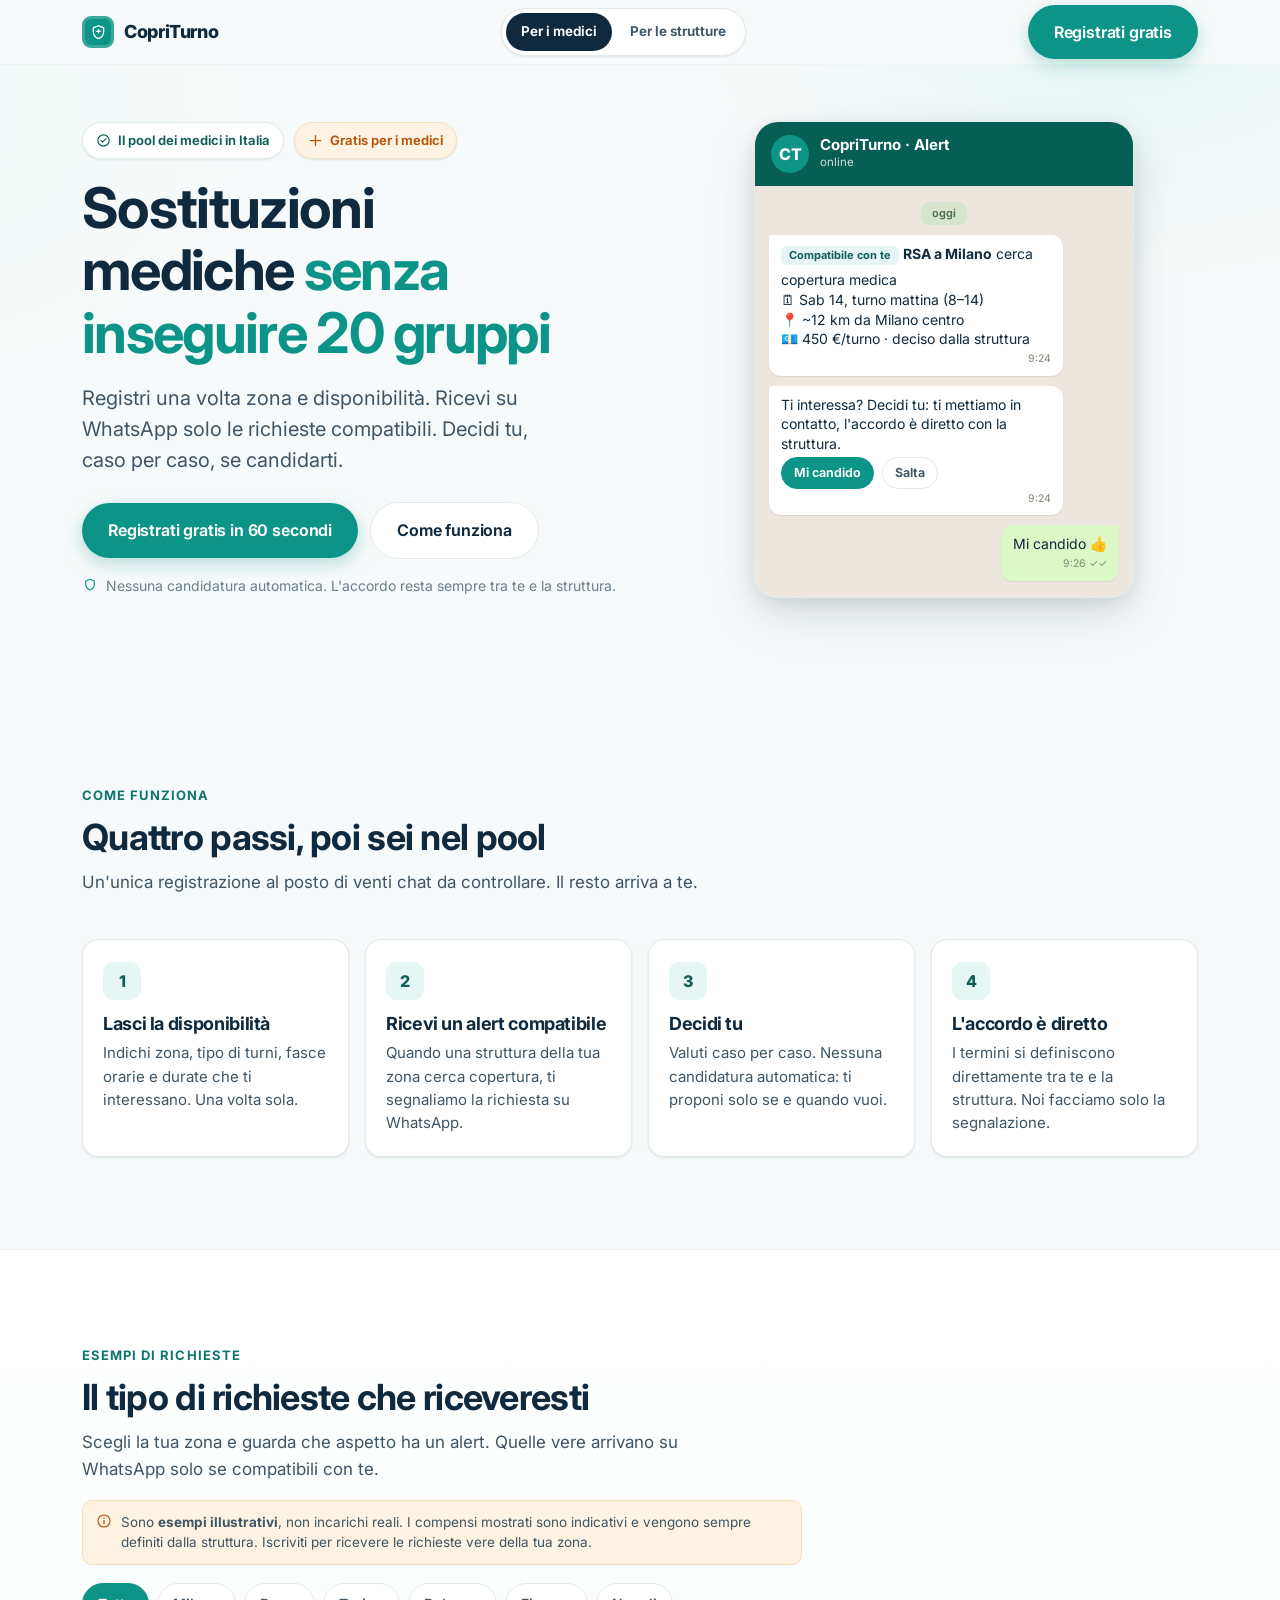
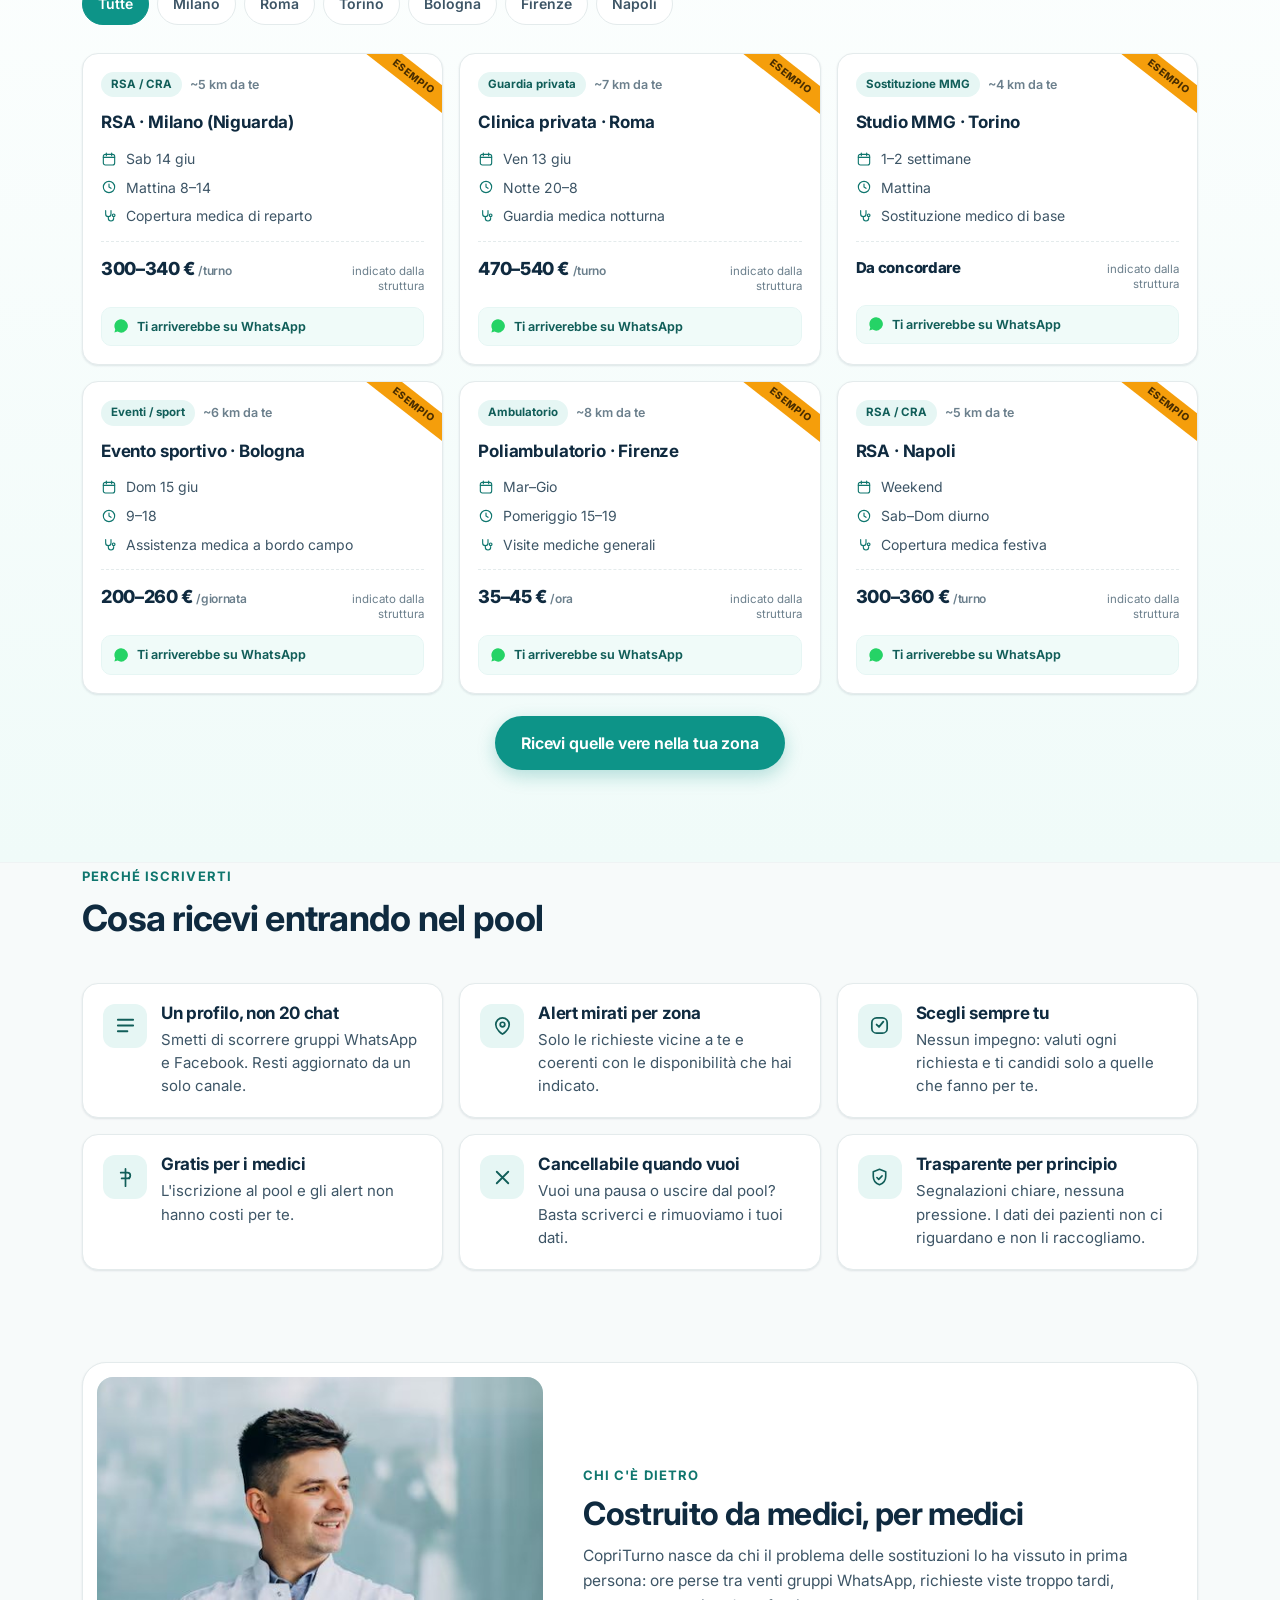
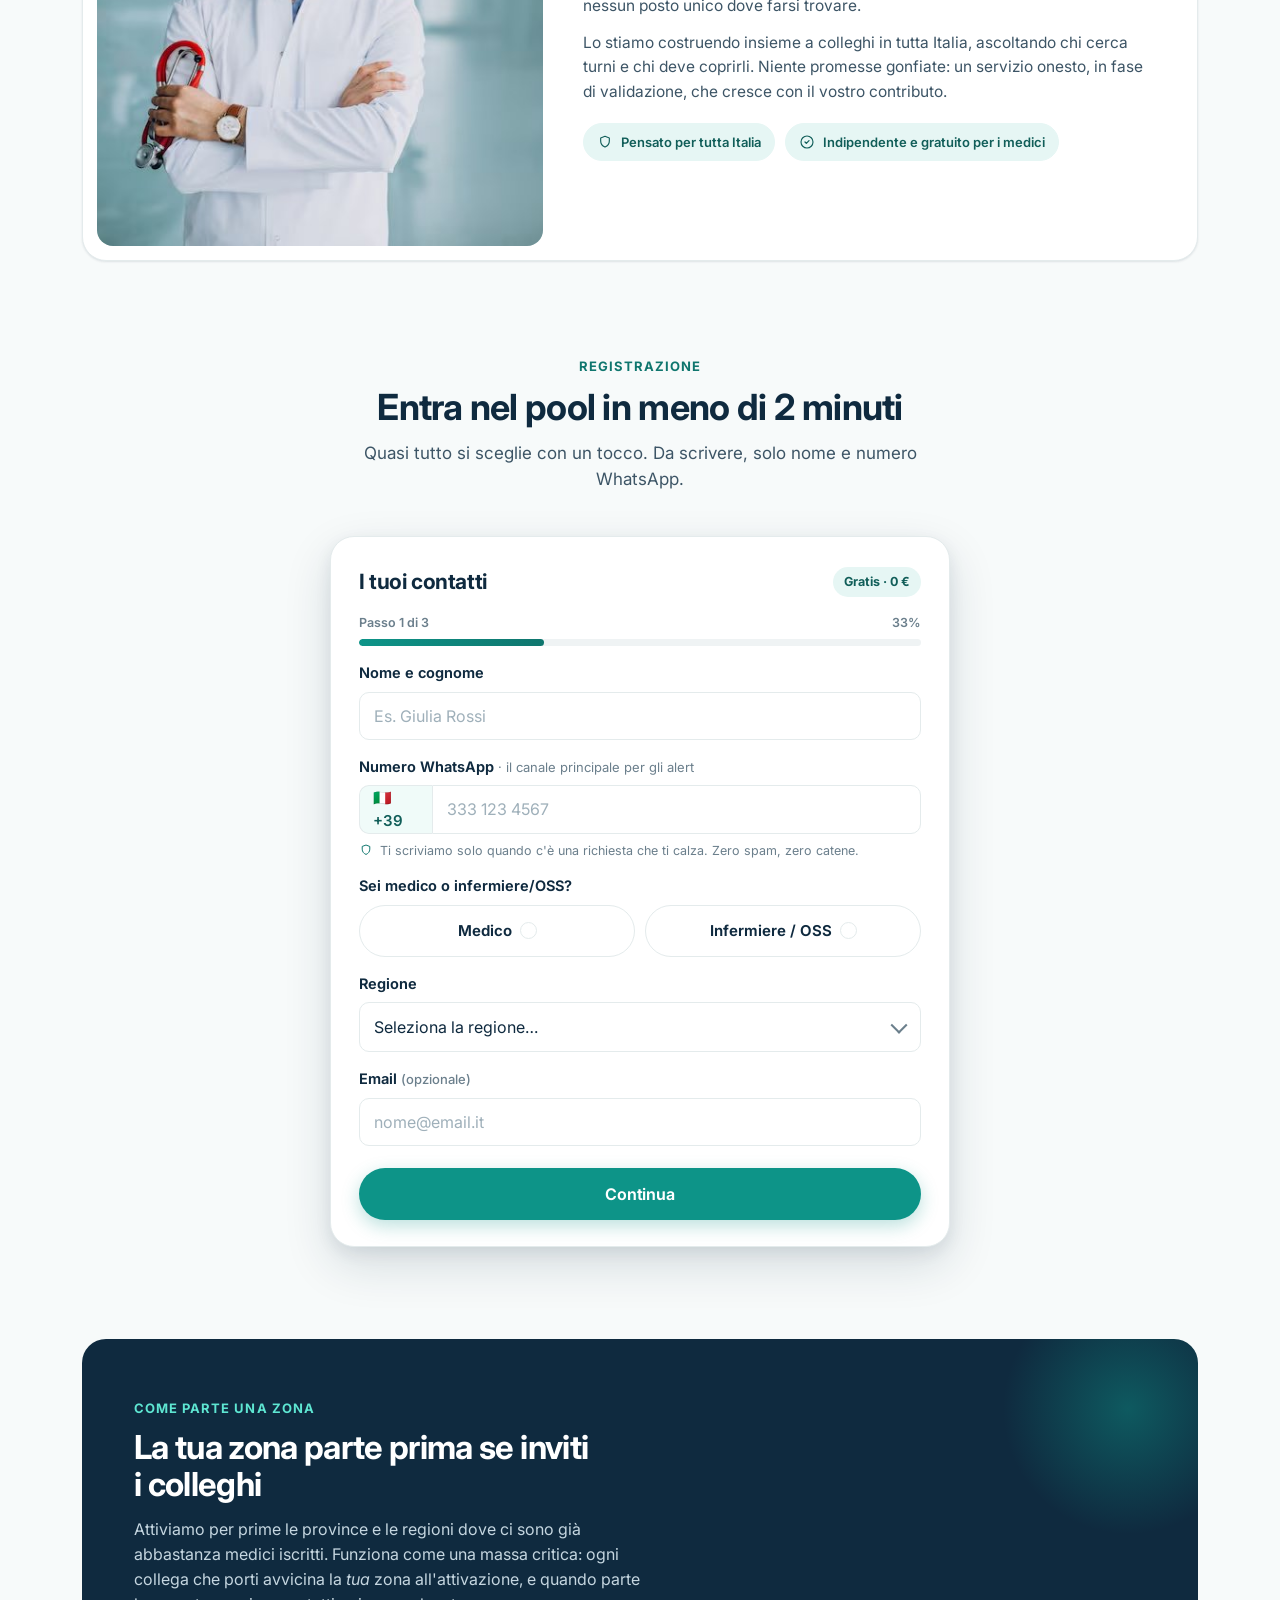
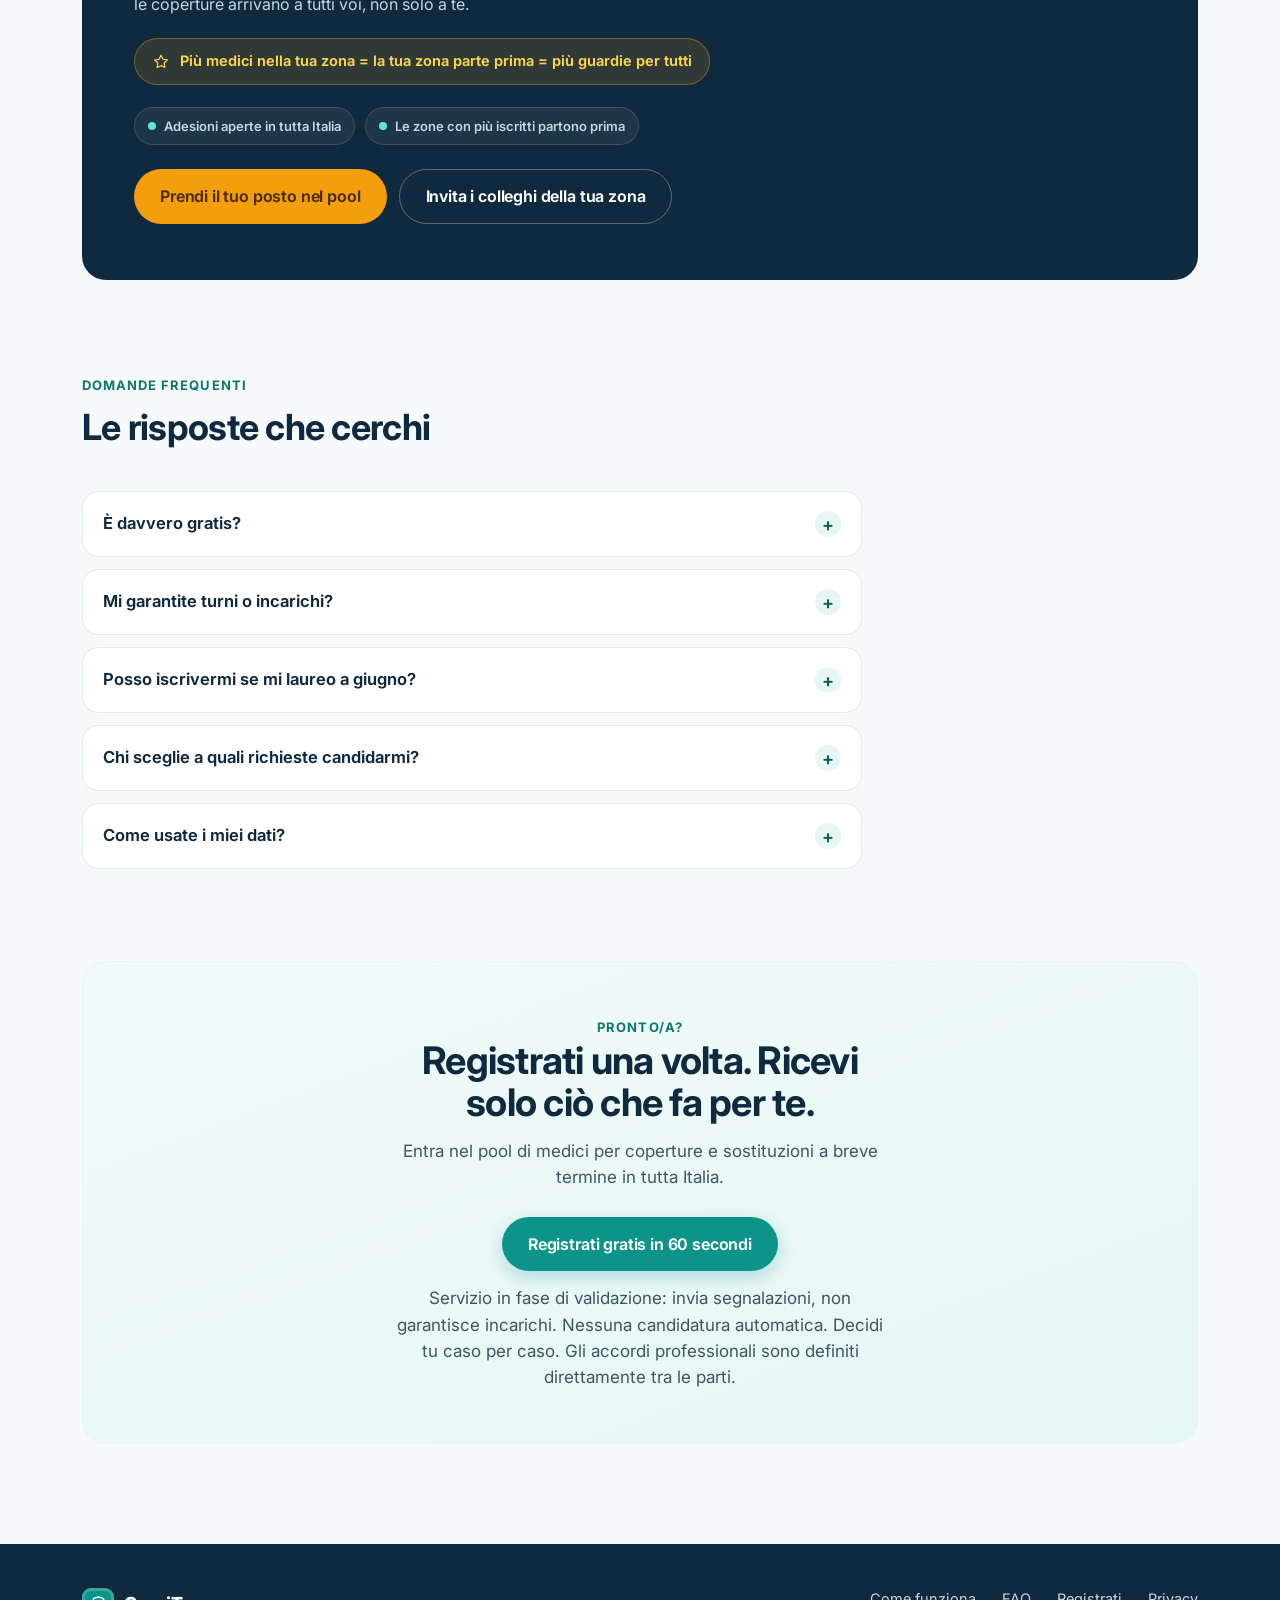
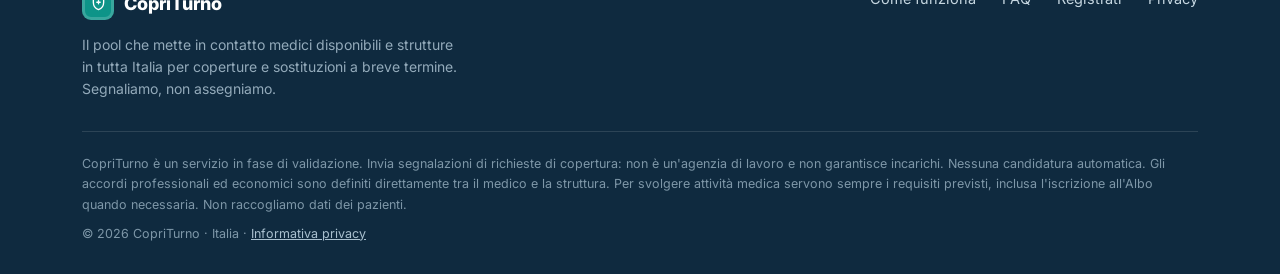
==== commit 321cff60: "Aggiorna la landing e collega il backend di raccolta lead - config.js: endpoint unico per medici e s" ====
--- a/index.html
+++ b/index.html
@@ -9,11 +9,12 @@
 
 <!-- Open Graph (WhatsApp / Telegram / Facebook) -->
 <meta property="og:type" content="website" />
+<meta property="og:url" content="https://copriturno.com/" />
 <meta property="og:site_name" content="CopriTurno" />
 <meta property="og:locale" content="it_IT" />
 <meta property="og:title" content="Sostituzioni mediche senza inseguire 20 gruppi" />
 <meta property="og:description" content="Il pool dei medici in Italia per coperture e sostituzioni. Registri zona e disponibilità una volta, ricevi su WhatsApp solo le richieste compatibili. Gratis per i medici." />
-<meta property="og:image" content="assets/og-preview.jpg" />
+<meta property="og:image" content="https://copriturno.com/assets/og-preview.jpg" />
 <meta property="og:image:width" content="1200" />
 <meta property="og:image:height" content="630" />
 <meta property="og:image:alt" content="CopriTurno, sostituzioni mediche in tutta Italia" />
@@ -22,7 +23,7 @@
 <meta name="twitter:card" content="summary_large_image" />
 <meta name="twitter:title" content="Sostituzioni mediche senza inseguire 20 gruppi" />
 <meta name="twitter:description" content="Il pool dei medici in Italia per coperture e sostituzioni. Gratis per i medici, su WhatsApp." />
-<meta name="twitter:image" content="assets/og-preview.jpg" />
+<meta name="twitter:image" content="https://copriturno.com/assets/og-preview.jpg" />
 
 <link rel="icon" href="data:image/svg+xml,%3Csvg xmlns='http://www.w3.org/2000/svg' viewBox='0 0 32 32'%3E%3Crect width='32' height='32' rx='8' fill='%230D9488'/%3E%3Cpath d='M16 6l8 3v6c0 5.2-3.4 9.3-8 11-4.6-1.7-8-5.8-8-11V9l8-3z' fill='%23fff'/%3E%3Cpath d='M16 11v8M12 15h8' stroke='%230D9488' stroke-width='2.2' stroke-linecap='round'/%3E%3C/svg%3E" />
 
@@ -46,7 +47,7 @@
       <a class="active" href="index.html" aria-current="page">Per i medici</a>
       <a href="strutture.html">Per le strutture</a>
     </nav>
-    <a class="btn btn-primary header-cta" href="#registrati">Entra gratis nel pool</a>
+    <a class="btn btn-primary header-cta" href="#registrati">Registrati gratis</a>
   </div>
 </header>
 
@@ -63,7 +64,7 @@
           <h1 id="hero-headline">Sostituzioni mediche <span class="hl">senza inseguire 20 gruppi</span></h1>
           <p class="hero-sub">Registri una volta zona e disponibilità. Ricevi su WhatsApp solo le richieste compatibili. Decidi tu, caso per caso, se candidarti.</p>
           <div class="hero-cta-row">
-            <a class="btn btn-primary" href="#registrati">Entra gratis nel pool</a>
+            <a class="btn btn-primary" href="#registrati">Registrati gratis in 60 secondi</a>
             <a class="btn btn-ghost" href="#come-funziona">Come funziona</a>
           </div>
           <p class="hero-reassure">
@@ -89,7 +90,7 @@
                 <b>RSA a Milano</b> cerca copertura medica<br/>
                 🗓 Sab 14, turno mattina (8–14)<br/>
                 📍 ~12 km da Milano centro<br/>
-                💶 compenso indicato dalla struttura
+                💶 450 €/turno · deciso dalla struttura
                 <span class="meta">9:24</span>
               </div>
               <div class="bubble in">
@@ -249,7 +250,7 @@
       <div class="section-head" style="text-align:center;margin-inline:auto;">
         <span class="eyebrow">Registrazione</span>
         <h2>Entra nel pool in meno di 2 minuti</h2>
-        <p style="margin-inline:auto;">Quasi tutto a tocchi: scegli le opzioni che ti somigliano. Solo nome e WhatsApp da scrivere.</p>
+        <p style="margin-inline:auto;">Quasi tutto si sceglie con un tocco. Da scrivere, solo nome e numero WhatsApp.</p>
       </div>
 
       <div style="max-width:620px;margin-inline:auto;">
@@ -463,7 +464,7 @@
         <span class="eyebrow">Pronto/a?</span>
         <h2>Registrati una volta. Ricevi solo ciò che fa per te.</h2>
         <p>Entra nel pool di medici per coperture e sostituzioni a breve termine in tutta Italia.</p>
-        <a class="btn btn-primary" href="#registrati">Entra gratis nel pool</a>
+        <a class="btn btn-primary" href="#registrati">Registrati gratis in 60 secondi</a>
         <p class="final-legal">Servizio in fase di validazione: invia segnalazioni, non garantisce incarichi. Nessuna candidatura automatica. Decidi tu caso per caso. Gli accordi professionali sono definiti direttamente tra le parti.</p>
       </div>
     </div>
@@ -505,7 +506,7 @@
     <p>Questa è una sintesi in linguaggio chiaro di come trattiamo i tuoi dati quando ti iscrivi al pool CopriTurno. CopriTurno è un servizio in fase di validazione.</p>
 
     <h3>Chi tratta i dati</h3>
-    <p>Il titolare del trattamento è il team di CopriTurno. Per esercitare i tuoi diritti o avere informazioni puoi scriverci ai recapiti indicati al momento del contatto.</p>
+    <p>Il titolare del trattamento è il team di CopriTurno. Per esercitare i tuoi diritti o avere informazioni puoi scriverci a info@copriturno.com.</p>
 
     <h3>Quali dati raccogliamo</h3>
     <ul>
@@ -527,7 +528,7 @@
     <p>Conserviamo i dati finché resti nel pool. Puoi chiederci in qualsiasi momento di aggiornarli o cancellarli.</p>
 
     <h3>I tuoi diritti (GDPR)</h3>
-    <p>Hai diritto di accedere ai tuoi dati, rettificarli, cancellarli, limitarne o opporti al trattamento e revocare il consenso in qualsiasi momento. Per farlo, basta scriverci.</p>
+    <p>Hai diritto di accedere ai tuoi dati, rettificarli, cancellarli, limitarne o opporti al trattamento e revocare il consenso in qualsiasi momento. Per farlo, scrivici a info@copriturno.com.</p>
 
     <p class="modal-meta">Versione di sintesi a scopo dimostrativo per un servizio in fase di validazione. L'informativa completa e i recapiti del titolare verranno forniti prima dell'attivazione del servizio.</p>
   </div>
@@ -536,12 +537,13 @@
 <!-- ============ STICKY MOBILE CTA ============ -->
 <div class="sticky-cta" id="sticky-cta">
   <div class="sc-text">
-    <strong>Entra gratis nel pool</strong>
-    <span>Gratis · 0 € · cancellabile quando vuoi</span>
+    <strong>Registrati gratis in 60 secondi</strong>
+    <span>Zero obblighi · cancellabile quando vuoi</span>
   </div>
   <a class="btn btn-primary" href="#registrati">Inizia</a>
 </div>
 
+<script src="config.js"></script>
 <script src="scripts.js"></script>
 
 <template id="__bundler_thumbnail" data-bg-color="#0D9488">
